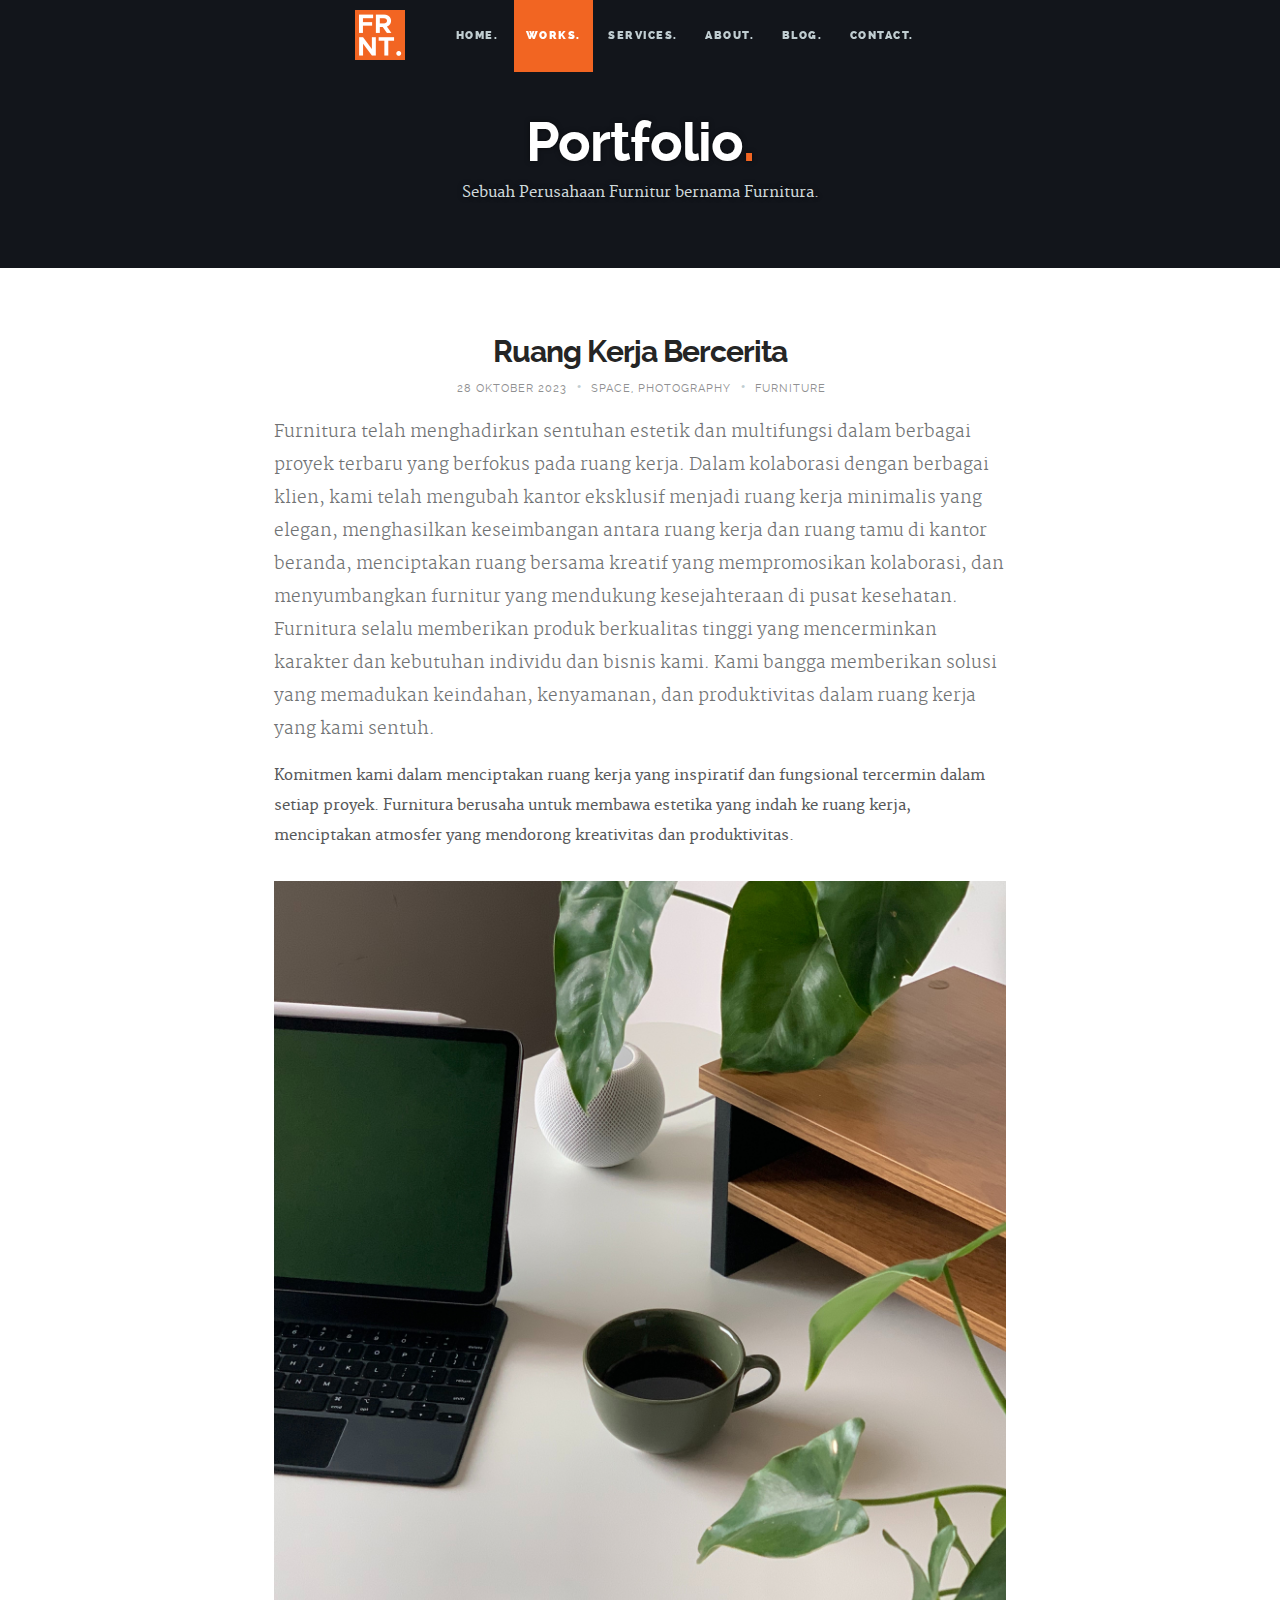
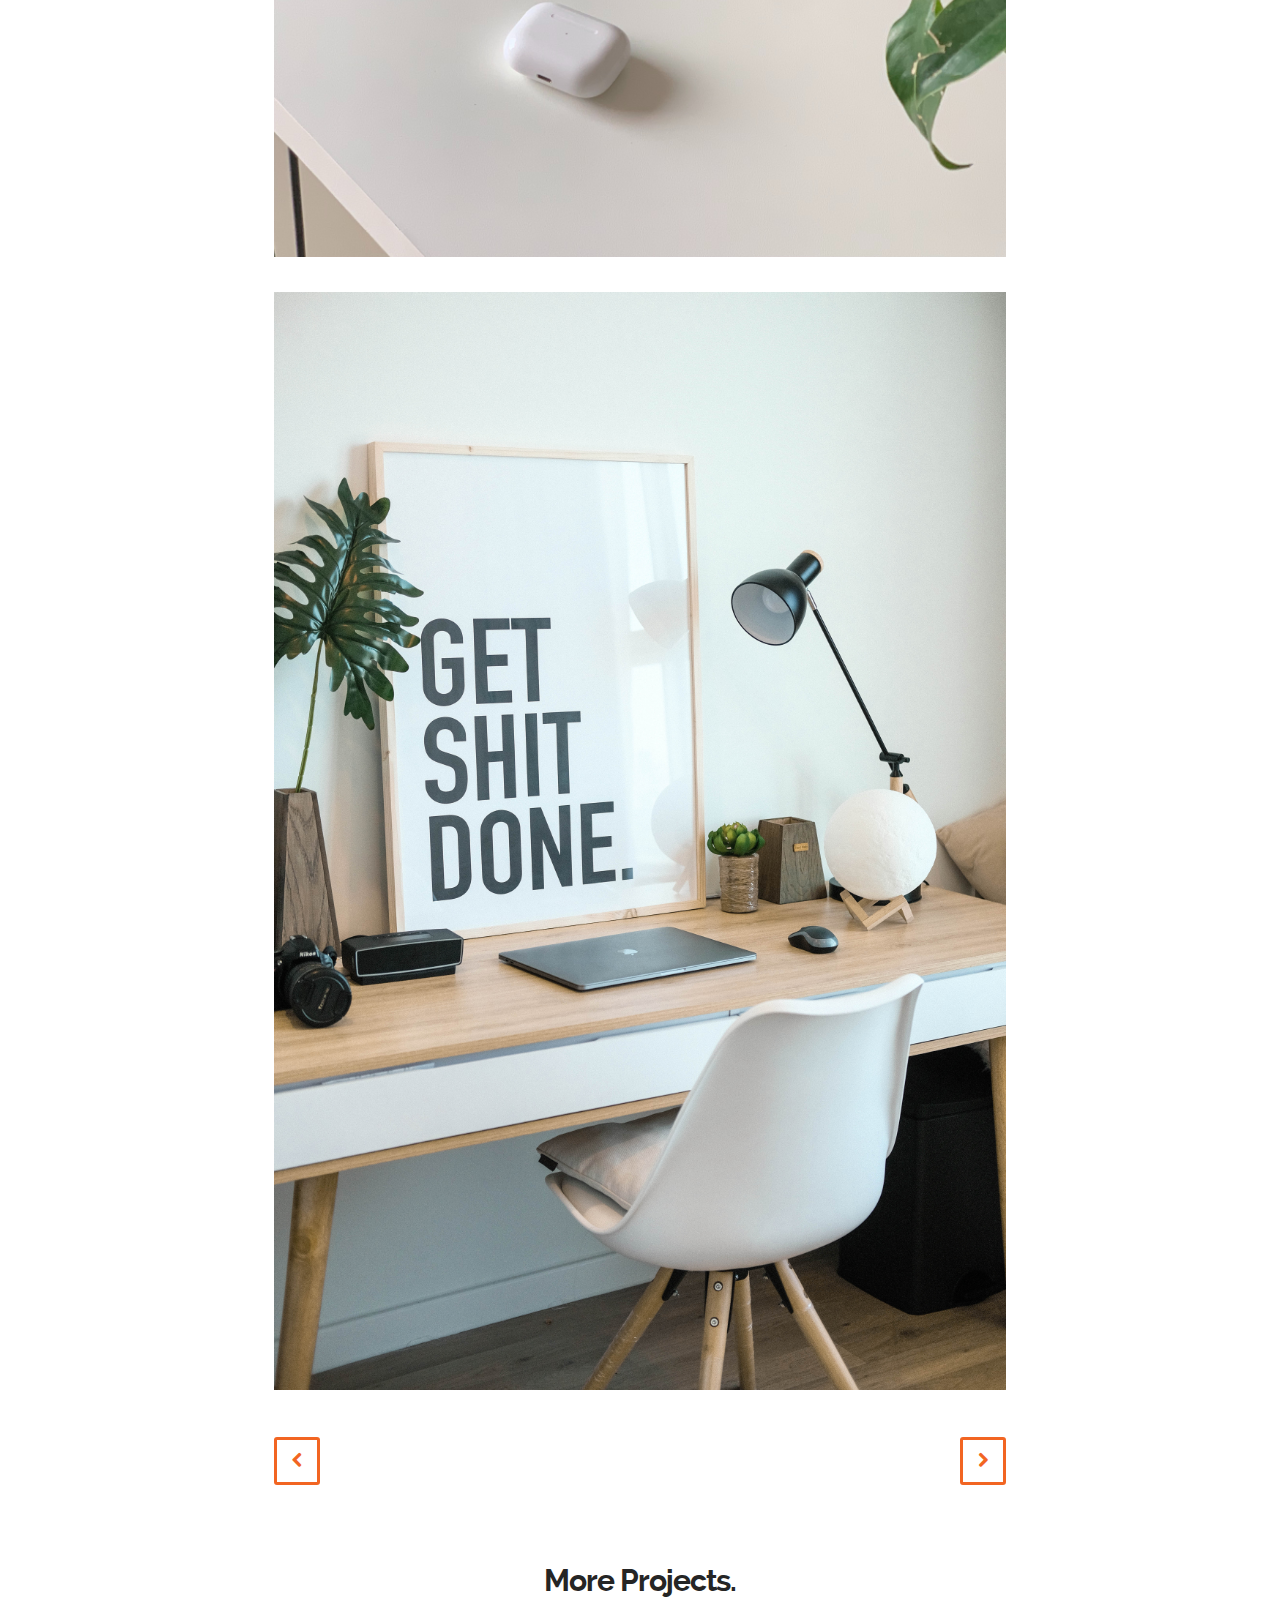
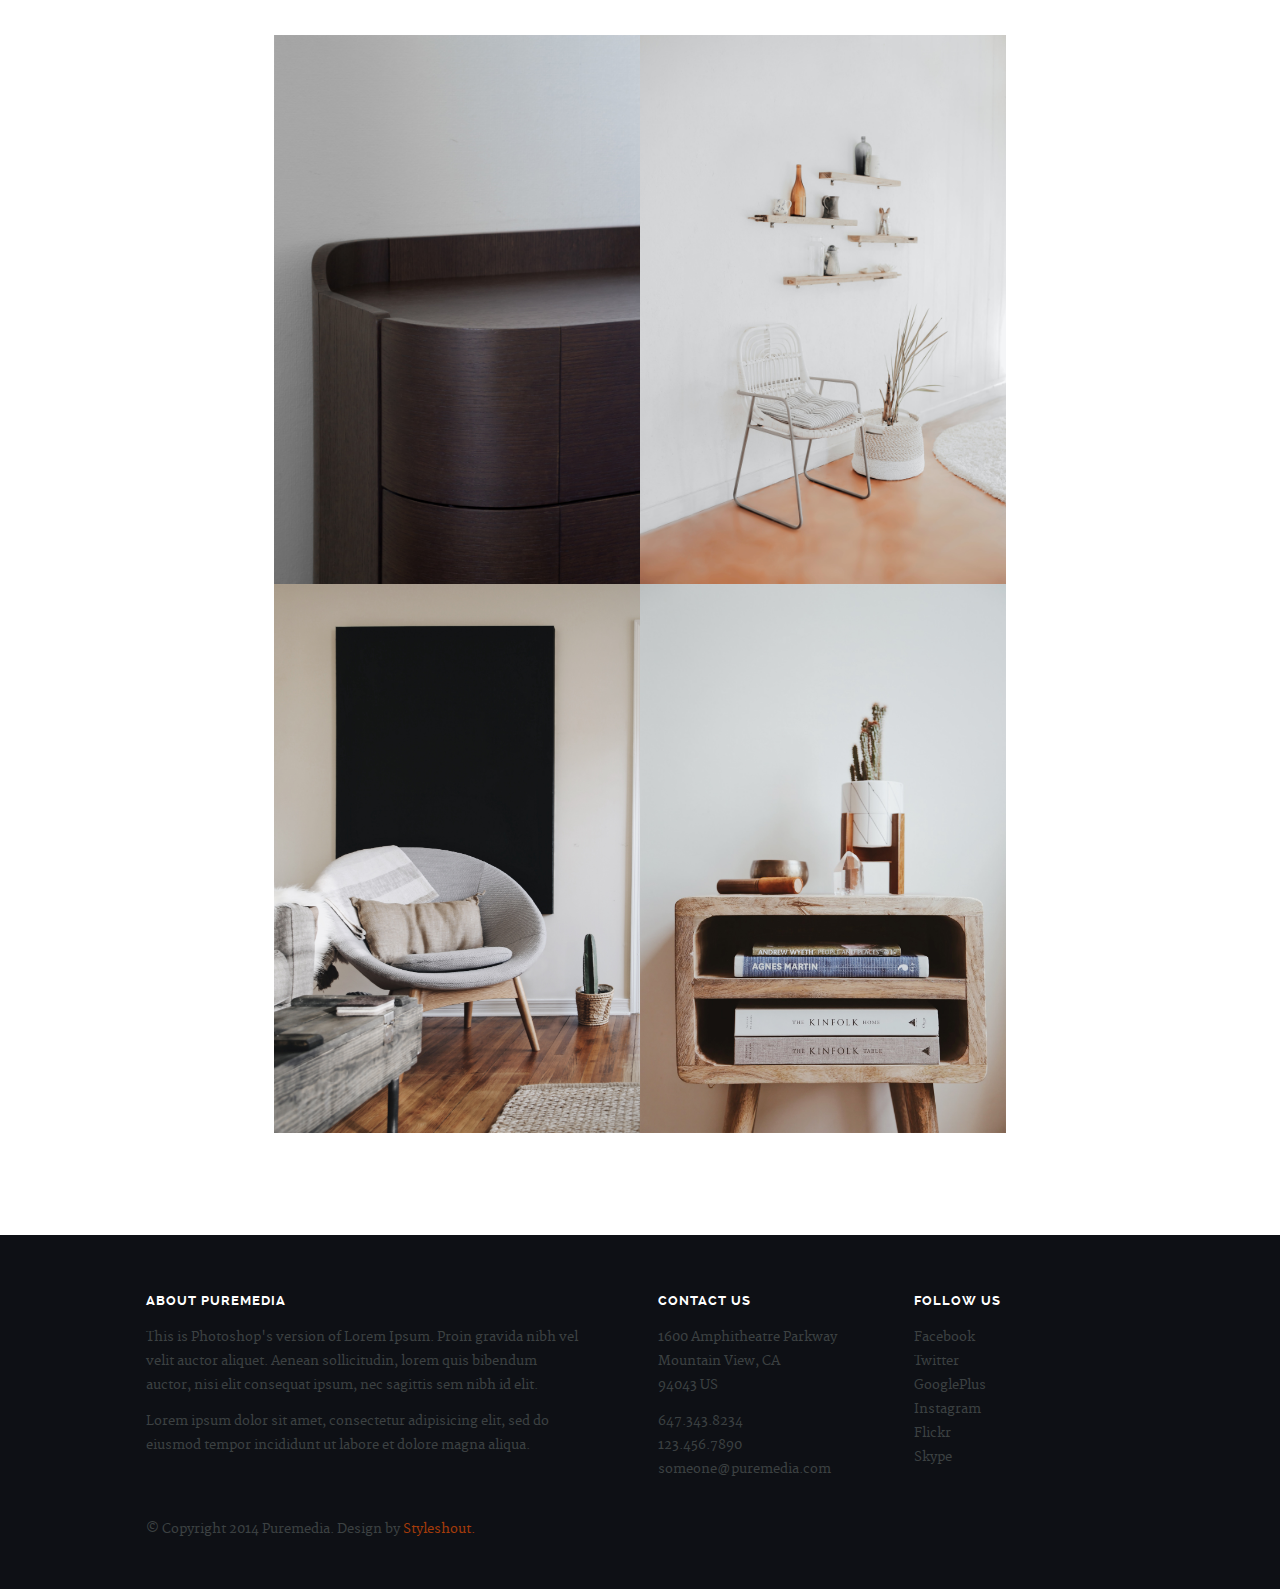
==== portfolio.html @ ce09386e "Web Furnitura." ====
<!DOCTYPE html>
<!--[if lt IE 8 ]><html class="no-js ie ie7" lang="en"> <![endif]-->
<!--[if IE 8 ]><html class="no-js ie ie8" lang="en"> <![endif]-->
<!--[if IE 9 ]><html class="no-js ie ie9" lang="en"> <![endif]-->
<!--[if (gte IE 9)|!(IE)]><!--><html class="no-js" lang="en"> <!--<![endif]-->
<head>

   <!--- Basic Page Needs
   ================================================== -->
   <meta charset="utf-8">
	<title>Portfolio - Furnitura.</title>
	<meta name="description" content="">  
	<meta name="author" content="">

   <!-- Mobile Specific Metas
   ================================================== -->
	<meta name="viewport" content="width=device-width, initial-scale=1, maximum-scale=1">

	<!-- CSS
    ================================================== -->
   <link rel="stylesheet" href="css/base.css">
	<link rel="stylesheet" href="css/main.css">
   <link rel="stylesheet" href="css/media-queries.css">         

   <!-- Script
   =================================================== -->
	<script src="js/modernizr.js"></script>

   <!-- Favicons
	=================================================== -->
	<link rel="shortcut icon" href="favicon.png" >

</head>

<body>

   <div id="top"></div>
   <div id="preloader"> 
	   <div id="status">
         <img src="images/loader.gif" height="60" width="60" alt="">
         <div class="loader">Loading...</div>
      </div>
   </div>

   <!-- Header
   =================================================== -->
   <header id="main-header">

   	<div class="row header-inner">

	      <div class="logo">
	         <a href="index.html">Furnitura.</a>
	      </div>

	      <nav id="nav-wrap">         
	         
	         <a class="mobile-btn" href="#nav-wrap" title="Show navigation">
	         	<span class='menu-text'>Show Menu</span>
	         	<span class="menu-icon"></span>
	         </a>
         	<a class="mobile-btn" href="#" title="Hide navigation">
         		<span class='menu-text'>Hide Menu</span>
         		<span class="menu-icon"></span>
         	</a>         

	         <ul id="nav" class="nav">
	            <li><a href="index.html#hero">Home.</a></li>
		         <li class="current"><a href="index.html#portfolio">Works.</a></li>
	            <li><a href="index.html#services">Services.</a></li>
	            <li><a href="index.html#about">About.</a></li>
	            <li><a href="index.html#journal">Blog.</a></li>	        
	            <li><a href="index.html#contact">Contact.</a></li>
	         </ul> 

	      </nav> <!-- /nav-wrap -->	      

	   </div> <!-- /header-inner -->

   </header>


   <!-- Page Title
   ================================================== -->
   <section id="page-title">	
   	  
		<div class="row">

			<div class="twelve columns">

				<h1>Portfolio<span>.</span></h1>
				<p>Sebuah Perusahaan Furnitur bernama Furnitura.</p>

			</div>			    

		</div> <!-- /row -->	   

   </section> <!-- /page-title -->


   <!-- Content
   ================================================== -->
   <section id="content">

   	<div class="row portfolio-content">

	   	<div class="entry tab-whole nine columns centered">

	         <header class="entry-header">

					<h1 class="entry-title">
							Ruang Kerja Bercerita
					</h1> 				 
						
					<div class="entry-meta">
						<ul>
							<li>28 Oktober 2023</li>
							<span class="meta-sep">•</span>								
							<li>
								<a rel="skills tag" title="" href="#">Space</a>, 
								<a rel="skills tag" title="" href="#">Photography</a>
							</li>
							<span class="meta-sep">•</span>
							<li><a rel="client" title="" href="#">Furniture</a></li>
						</ul>
					</div> 
						 
				</header>

				<div class="entry-content">
					<p class="lead">Furnitura telah menghadirkan sentuhan estetik dan multifungsi dalam berbagai proyek terbaru yang berfokus pada ruang kerja. 
						Dalam kolaborasi dengan berbagai klien, kami telah mengubah kantor eksklusif menjadi ruang kerja minimalis yang elegan, menghasilkan keseimbangan antara ruang kerja dan ruang tamu di kantor beranda, menciptakan ruang bersama kreatif yang mempromosikan kolaborasi, dan menyumbangkan furnitur yang mendukung kesejahteraan di pusat kesehatan. 
						Furnitura selalu memberikan produk berkualitas tinggi yang mencerminkan karakter dan kebutuhan individu dan bisnis kami. 
						Kami bangga memberikan solusi yang memadukan keindahan, kenyamanan, dan produktivitas dalam ruang kerja yang kami sentuh.</p>

					<p>Komitmen kami dalam menciptakan ruang kerja yang inspiratif dan fungsional tercermin dalam setiap proyek. Furnitura berusaha untuk membawa estetika yang indah ke ruang kerja, menciptakan atmosfer yang mendorong kreativitas dan produktivitas.</p>
				</div>

				<div class="entry-content-media">
					<div class="post-thumb">
						<img src="images/portfolio/victor-carvalho-AKYGBX7PSZU-unsplash.jpg">
						<img src="images/portfolio/minh-pham-lB9ylP8e9Sg-unsplash.jpg">
					</div> 
				</div> 					 

				<div class="pagenav group">
		  			  <span class="prev"><a href="#" rel="prev">Previous</a></span>
		  			<span class="next"><a href="#" rel="next">Next</a></span>  				   
	  			</div>  										   
	         
	      </div> <!-- /entry -->	      

	   </div> <!-- /portfolio-content -->
	   

		<div class="row more-projects">

		   <h1>More Projects.</h1> 

			<div class="tab-whole nine columns centered">

	         <div id="portfolio-wrapper" class="bgrid-half tab-bgrid-halfgroup">

	          	<div class="bgrid item">
	               <div class="item-wrap">

					<a href="portfolio.html">
                        <img src="images/portfolio/kevin-shek-Z7wFjqdnTLw-unsplash.jpg" alt="Hotel Sign">
                        <div class="overlay">
                        	<div class="portfolio-item-meta">
          					      <h5>Laci kayu</h5>
                              <p>Elegan</p>
          					   </div>
                        </div>                        
                     </a>

	               </div>
	          	</div> <!-- /item -->

	            <div class="bgrid item">
	               <div class="item-wrap">

					<a href="portfolio.html">
                        <img src="images/portfolio/hutomo-abrianto-l2jk-uxb1BY-unsplash.jpg" alt="Grizzly">
                        <div class="overlay"></div>                       
                        <div class="portfolio-item-meta">
          					      <h5>Laci Dinding Gantung</h5>
                              <p>Fungsional</p>
          					</div>                         
                     </a>

	               </div>
	          	</div> <!-- item end -->

	            <div class="bgrid stack item">
	               <div class="item-wrap">

					<a href="portfolio.html">
                        <img src="images/portfolio/avery-klein-JaXs8Tk5Iww-unsplash.jpg" alt="Beetle">                        
                        <div class="overlay">
                        	<div class="portfolio-item-meta">
          					      <h5>Kursi Santai</h5>
                              <p>Kenyamanan</p>
          					   </div>
                        </div>                        
                     </a>

	               </div>
	         	</div> <!-- item end -->

	            <div class="bgrid item">
	               <div class="item-wrap">

					<a href="portfolio.html">
                        <img src="images/portfolio/avery-klein-C_dRtsnBOQA-unsplash.jpg" alt="Banjo Player">
                        <div class="overlay">
                        	<div class="portfolio-item-meta">
          					      <h5>Meja Serbaguna</h5>
                              <p>Estetika</p>
          					   </div>
                        </div>                       
                     </a> 

	               </div>
	         	</div> <!-- item end -->               

	         </div> <!-- /portfolio-wrapper -->

	      </div> <!-- /nine -->

		</div> <!-- /more-projects --> 

   </section> <!-- /content -->  


   <!-- Footer
   ================================================== -->
   <footer>

      <div class="row">       

         <div class="six columns tab-whole footer-about">
				
				<h3>About Puremedia</h3>
               
            <p>This is Photoshop's version  of Lorem Ipsum. Proin gravida nibh vel velit auctor aliquet.
            Aenean sollicitudin, lorem quis bibendum auctor, nisi elit consequat ipsum, nec sagittis sem
            nibh id elit. 
            </p>

            <p>Lorem ipsum dolor sit amet, consectetur adipisicing elit, sed do eiusmod tempor 
            	incididunt ut labore et dolore magna aliqua.</p>        

         </div> <!-- /footer-about -->

         <div class="six columns tab-whole right-cols">

            <div class="row">

               <div class="columns">
                  <h3 class="address">Contact Us</h3>
                  <p>
                  1600 Amphitheatre Parkway<br>
                  Mountain View, CA<br>
                  94043 US
                  </p>

                  <ul>
                    <li><a href="tel:6473438234">647.343.8234</a></li>
                    <li><a href="tel:1234567890">123.456.7890</a></li>
                    <li><a href="mailto:someone@puremedia.com">someone@puremedia.com</a></li>
                  </ul>                  
               </div> <!-- /columns -->             

               <div class="columns last">
                  <h3 class="contact">Follow Us</h3>

                  <ul>
                     <li><a href="#">Facebook</a></li>
                     <li><a href="#">Twitter</a></li>
                     <li><a href="#">GooglePlus</a></li>
                     <li><a href="#">Instagram</a></li>
                     <li><a href="#">Flickr</a></li>
                     <li><a href="#">Skype</a></li>
                  </ul>
                  
               </div> <!-- /columns --> 

            </div> <!-- /Row(nested) -->

         </div>

         <p class="copyright">&copy; Copyright 2014 Puremedia. Design by <a href="http://www.styleshout.com/">Styleshout.</a></p>        

         <div id="go-top">
            <a class="smoothscroll" title="Back to Top" href="#top"><span>Top</span><i class="fa fa-long-arrow-up"></i></a>
         </div>

      </div> <!-- /row -->

   </footer> <!-- /footer -->


   <!-- Java Script
   ================================================== -->
   <script src="http://ajax.googleapis.com/ajax/libs/jquery/1.10.2/jquery.min.js"></script>
   <script>window.jQuery || document.write('<script src="js/jquery-1.10.2.min.js"><\/script>')</script>
   <script type="text/javascript" src="js/jquery-migrate-1.2.1.min.js"></script>   
   <script src="js/jquery.flexslider.js"></script>
   <script src="js/jquery.fittext.js"></script>
   <script src="js/backstretch.js"></script> 
   <script src="js/waypoints.js"></script>  
   <script src="js/main.js"></script>

</body>

</html>
---- css/base.css ----
/*  ------------------------------------------------------------------ 
  
    TOC: 
    a. Reset
    b. Basic Setup Styles
    c. Typography  
    d. Media
    e. Grid
    f. MISC
  
/* =================================================================== */

/* 
/* a. Reset - normalize.css v3.0.1 | MIT License | git.io/normalize
/* =================================================================== */
html {
	font-family: sans-serif;
	-ms-text-size-adjust: 100%;
	-webkit-text-size-adjust: 100%;
}
body {
	margin: 0;
}
article, aside, details, figcaption, figure, footer, header, hgroup, main, nav, section, summary {
	display: block;
}
audio, canvas, progress, video {
	display: inline-block;
	vertical-align: baseline;
}
audio:not([controls]) {
	display: none;
	height: 0;
}
[hidden], template {
	display: none;
}
a {
	background: transparent;
}
a:active, a:hover {
	outline: 0;
}
abbr[title] {
	border-bottom: 1px dotted;
}
b, strong {
	font-weight: bold;
}
dfn {
	font-style: italic;
}
h1 {
	font-size: 2em;
	margin: 0.67em 0;
}
mark {
	background: #ff0;
	color: #000;
}
small {
	font-size: 80%;
}
sub, sup {
	font-size: 75%;
	line-height: 0;
	position: relative;
	vertical-align: baseline;
}
sup {
	top: -0.5em;
}
sub {
	bottom: -0.25em;
}
img {
	border: 0;
}
svg:not(:root) {
	overflow: hidden;
}
figure {
	margin: 1em 40px;
}
hr {
	-moz-box-sizing: content-box;
	box-sizing: content-box;
	height: 0;
}
pre {
	overflow: auto;
}
code, kbd, pre, samp {
	font-family: monospace, monospace;
	font-size: 1em;
}
button, input, optgroup, select, textarea {
	color: inherit;
	font: inherit;
	margin: 0;
}
button {
	overflow: visible;
}
button, select {
	text-transform: none;
}
button, html input[type="button"], input[type="reset"], input[type="submit"] {
	-webkit-appearance: button;
	cursor: pointer;
}
button[disabled], html input[disabled] {
	cursor: default;
}
button::-moz-focus-inner, input::-moz-focus-inner {
	border: 0;
	padding: 0;
}
input {
	line-height: normal;
}
input[type="checkbox"], input[type="radio"] {
	box-sizing: border-box;
	padding: 0;
}
input[type="number"]::-webkit-inner-spin-button, input[type="number"]::-webkit-outer-spin-button {
	height: auto;
}
input[type="search"] {
	-webkit-appearance: textfield;
	-moz-box-sizing: content-box;
	-webkit-box-sizing: content-box;
	box-sizing: content-box;
}
input[type="search"]::-webkit-search-cancel-button, input[type="search"]::-webkit-search-decoration {
	-webkit-appearance: none;
}
fieldset {
	border: 1px solid #c0c0c0;
	margin: 0 2px;
	padding: 0.35em 0.625em 0.75em;
}
legend {
	border: 0;
	padding: 0;
}
textarea {
	overflow: auto;
}
optgroup {
	font-weight: bold;
}
table {
	border-collapse: collapse;
	border-spacing: 0;
}
td, th {
	padding: 0;
}

/* 
/* b. Basic Setup Styles - Top Elements
/* =================================================================== */
*, *:before, *:after {
	-webkit-box-sizing: border-box;
	-moz-box-sizing: border-box;
	box-sizing: border-box;
}
html {
	-webkit-font-smoothing: antialiased;
	-moz-osx-font-smoothing: grayscale;
	font-size: 62.5%;
}
body {
	font-weight: normal;
	line-height: 1;
	text-rendering: optimizeLegibility;
}

/* 
/* c. Typography
====================================================================== */
div, dl, dt, dd, ul, ol, li, h1, h2, h3, h4, h5, h6, pre, form, p, blockquote, th, td {
	margin: 0;
	padding: 0;
}
h1, h2, h3, h4, h5, h6 {
	text-rendering: optimizeLegibility;
	line-height: 1.2;
}
hr {
	border: solid #ddd;
	border-width: 1px 0 0;
	clear: both;
	margin: 11px 0 24px;
	height: 0;
}
em, i {
	font-style: italic;
	line-height: inherit;
}
strong, b {
	font-weight: bold;
	line-height: inherit;
}
small {
	font-size: 60%;
	line-height: inherit;
}
ul {
	list-style: none;
}
ol {
	list-style: decimal;
}
ol, ul.square, ul.circle, ul.disc {
	margin-left: 17px;
}
ul.square {
	list-style: square;
}
ul.circle {
	list-style: circle;
}
ul.disc {
	list-style: disc;
}
ul li {
	padding-left: 4px;
}
ul ul, ul ol, ol ol, ol ul {
	margin: 3px 0 3px 17px;
}

/* links
---------------------------------------------------------------------- */
a {
	text-decoration: none;
	line-height: inherit;
}
a img {
	border: none;
}
a:focus {
	outline: none;
}
p a, p a:visited {
	line-height: inherit;
}

/* 
/* d. Media
/* =================================================================== */
img, video, embed, object {
	max-width: 100%;
	height: auto;
}
object, embed {
	height: 100%;
}
img {
	-ms-interpolation-mode: bicubic;
}

/* 
/* e. Grid
===================================================================== */
.row {
	width: 94%;
	max-width: 1024px;
	margin: 0 auto;
}
.ie8 .row {
	width: 1024px;
}
.narrow .row {
	max-width: 980px;
}
.row .row {
	width: auto;
	max-width: none;
	margin-left: -18px;
	margin-right: -18px;
}
.row:before, .row:after {
	content: "";
	display: table;
}
.row:after {
	clear: both;
}
.column, .columns, .bgrid {
	position: relative;
	padding: 0 18px;
	min-height: 1px;
	float: left;
}
.column.centered, .columns.centered {
	float: none;
	margin: 0 auto;
}
.row.collapsed > .column, .row.collapsed > .columns, .column.collapsed, .columns.collapsed {
	padding: 0;
}
[class*="column"] + [class*="column"]:last-child {
	float: right;
}
[class*="column"] + [class*="column"].end {
	float: right;
}
.one, .row .one {
	width: 8.33333%;
}
.two, .row .two {
	width: 16.66667%;
}
.three, .row .three {
	width: 25%;
}
.four, .row .four {
	width: 33.33333%;
}
.five, .row .five {
	width: 41.66667%;
}
.six, .row .six {
	width: 50%;
}
.seven, .row .seven {
	width: 58.33333%;
}
.eight, .row .eight {
	width: 66.66667%;
}
.nine, .row .nine {
	width: 75%;
}
.ten .row .ten {
	width: 83.33333%;
}
.eleven, .row .eleven {
	width: 91.66667%;
}
.twelve, .row .twelve {
	width: 100%;
}

/* tablets
--------------------------------------------------------------- */
@media screen and (max-width:768px) {
	.row {
		width: auto;
		padding-left: 30px;
		padding-right: 30px;
	}
	.row .row {
		padding-left: 0;
		padding-right: 0;
		margin-left: -15px;
		margin-right: -15px;
	}
	.column, .columns {
		padding: 0 15px;
	}
	.tab-fourth, .row .tab-fourth {
		width: 25%;
	}
	.tab-third, .row .tab-third {
		width: 33.33333%;
	}
	.tab-half, .row .tab-half {
		width: 50%;
	}
	.tab-2thirds, .row .tab-2thirds {
		width: 66.66667%;
	}
	.tab-3fourths, .row .tab-3fourths {
		width: 75%;
	}
	.tab-whole, .row .tab-whole {
		width: 100%;
	}
}

/* mobile
--------------------------------------------------------------- */
@media screen and (max-width:600px) {
	.row {
		padding-left: 25px;
		padding-right: 25px;
	}
	.row .row {
		margin-left: -10px;
		margin-right: -10px;
	}
	.column, .columns {
		padding: 0 10px;
	}
	.mob-fourth, .row .mob-fourth {
		width: 25%;
	}
	.mob-half, .row .mob-half {
		width: 50%;
	}
	.mob-3fourths, .row .mob-3fourths {
		width: 75%;
	}
	.mob-whole, .row .mob-whole {
		width: 100%;
	}
}

/* small mobile devices
--------------------------------------------------------------- */
@media screen and (max-width:400px) {
	.row {
		padding-left: 30px;
		padding-right: 30px;
	}
	.row .row {
		padding-left: 0;
		padding-right: 0;
		margin-left: 0;
		margin-right: 0;
	}
	.column, .columns {
		width: auto !important;
		float: none !important;
		margin-left: 0;
		margin-right: 0;
		clear: both;
		padding: 0;
	}
	[class*="column"] + [class*="column"]:last-child {
		float: none;
	}
}

/* larger screens
--------------------------------------------------------------- */
@media screen and (min-width:1200px) {
	.wide .wrap {
		max-width: 1180px;
	}
}


/* block grids
--------------------------------------------------------------- */
.bgrid-sixth .bgrid {
	width: 16.66667%;
}
.bgrid-fourth .bgrid {
	width: 25%;
}
.bgrid-third .bgrid {
	width: 33.33333%;
}
.bgrid-half .bgrid {
	width: 50%;
}
.bgrid {
	padding: 0;
}

/* Clearing for block grid columns. Allows columns with
different heights to align properly. */
.first {
	clear: both;
}

/* first column in large(default) screen - for IE8 */
.bgrid-sixth .bgrid:nth-child(6n+1), .bgrid-fourth .bgrid:nth-child(4n+1), .bgrid-third .bgrid:nth-child(3n+1), .bgrid-half .bgrid:nth-child(2n+1) {
	clear: both;
}

/* smaller screens */
@media screen and (max-width:900px) {
	/* block grids for small screens */
	.s-bgrid-sixth .bgrid {
		width: 16.66667%;
	}
	.s-bgrid-fourth .bgrid {
		width: 25%;
	}
	.s-bgrid-third .bgrid {
		width: 33.33333%;
	}
	.s-bgrid-half .bgrid {
		width: 50%;
	}
	.s-bgrid-whole .bgrid {
		width: 100%;
		clear: both;
	}
	.first, [class*="bgrid-"] .bgrid:nth-child(n) {
		clear: none;
	}
	.s-bgrid-sixth .bgrid:nth-child(6n+1), .s-bgrid-fourth .bgrid:nth-child(4n+1), .s-bgrid-third .bgrid:nth-child(3n+1), .s-bgrid-half .bgrid:nth-child(2n+1) {
		clear: both;
	}
}

/* tablets */
@media screen and (max-width:768px) {
	.tab-bgrid-sixth .bgrid {
		width: 16.66667%;
	}
	.tab-bgrid-fourth .bgrid {
		width: 25%;
	}
	.tab-bgrid-third .bgrid {
		width: 33.33333%;
	}
	.tab-bgrid-half .bgrid {
		width: 50%;
	}
	.tab-bgrid-whole .bgrid {
		width: 100%;
		clear: both;
	}
	.first, [class*="tab-bgrid-"] .bgrid:nth-child(n) {
		clear: none;
	}
	.tab-bgrid-sixth .bgrid:nth-child(6n+1), .tab-bgrid-fourth .bgrid:nth-child(4n+1), .tab-bgrid-third .bgrid:nth-child(3n+1), .tab-bgrid-half .bgrid:nth-child(2n+1) {
		clear: both;
	}
}

/* mobile devices */
@media screen and (max-width:600px) {
	.mob-bgrid-sixth .bgrid {
		width: 16.66667%;
	}
	.mob-bgrid-fourth .bgrid {
		width: 25%;
	}
	.mob-bgrid-third .bgrid {
		width: 33.33333%;
	}
	.mob-bgrid-half .bgrid {
		width: 50%;
	}
	.mob-bgrid-whole .bgrid {
		width: 100%;
		clear: both;
	}
	.first, [class*="mob-bgrid-"] .bgrid:nth-child(n) {
		clear: none;
	}
	.mob-bgrid-sixth .bgrid:nth-child(6n+1), .mob-bgrid-fourth .bgrid:nth-child(4n+1), .mob-bgrid-third .bgrid:nth-child(3n+1), .mob-bgrid-half .bgrid:nth-child(2n+1) {
		clear: both;
	}
}

/* stack on small mobile devices */
@media screen and (max-width:400px) {
	.stack .bgrid {
		width: auto !important;
		float: none !important;
		margin-left: 0;
		margin-right: 0;
		clear: both;
	}
}

/* 
/* f. MISC
===================================================================== */

/* Clearing - (http://nicolasgallagher.com/micro-clearfix-hack/
--------------------------------------------------------------------- */
.group:before, .group:after {
	content: "";
	display: table;
}
.group:after {
	clear: both;
}

/* Misc Helper Styles
--------------------------------------------------------------------- */
.hidden {
	display: none;
}
.remove-bottom {
	margin-bottom: 0;
}
.half-bottom {
	margin-bottom: 15px !important;
}
.add-bottom {
	margin-bottom: 30px !important;
}
.no-border {
	border: none;
}
.text-center {
	text-align: center;
}
.text-left {
	text-align: left;
}
.text-right {
	text-align: right;
}
.pull-left {
	float: left;
}
.pull-right {
	float: right;
}
.align-center {
	margin-left: auto;
	margin-right: auto;
	text-align: center;
}
---- css/main.css ----
/* =================================================================== */
/* 
/*  Puremedia v1.0 Main Stylesheet
/*  url:styleshout.com
/*  10-10-2014
/*
/*  ------------------------------------------------------------------ 

    TOC: 
    a. Webfonts and Iconfonts
    b. Document Setup
    c. Forms  
    d. Preloader
    e. Buttons
    f. Other Components
    g. Header Styles
    h. Content Styles
    i. Footer Styles
    j. Common and shared styles
    k. Hero Section
    l. Portfolio Section
    m. Services Section
    n. About Section
    o. Journal Section
    p. Contact Section
    q. Blog Entry
    r. Portfolio Entry

/* =================================================================== */

/* 
/* a. Webfonts and Iconfonts
/* =================================================================== */
@import url("fonts.css");
@import url("font-awesome/css/font-awesome.min.css");
@import url("simple-line-icons/simple-line-icons.css");

/* 
/* b. Document Setup
/* =================================================================== */

/* Body
---------------------------------------------------------------------- */
body {
	background: #0e1015;
	font: 15px/30px "merriweather-regular", serif;
	font-weight: normal;
	color: #575859;
}

/* Links
---------------------------------------------------------------------- */
a, a:visited {
	color: #f26522;
	-moz-transition: all 0.3s ease-in-out;
	-o-transition: all 0.3s ease-in-out;
	-webkit-transition: all 0.3s ease-in-out;
	-ms-transition: all 0.3s ease-in-out;
	transition: all 0.3s ease-in-out;
}
a:hover, a:focus {
	color: black;
}

/* Typography
--------------------------------------------------------------------- */
h1, h2, h3, h4, h5, h6 {
	font-family: "raleway-bold", sans-serif;
	color: #252525;
	font-style: normal;
	text-rendering: optimizeLegibility;
	margin: 18px 0 15px;
}
h1 a, h2 a, h3 a, h4 a, h5 a, h6 a {
	font-weight: inherit;
}
h1 {
	font-size: 30px;
	line-height: 36px;
	margin-top: 0;
	letter-spacing: -1px;
}
h2 {
	font-size: 24px;
	line-height: 30px;
}
h3 {
	font-size: 20px;
	line-height: 30px;
}
h4 {
	font-size: 17px;
	line-height: 30px;
}
h5 {
	font-size: 14px;
	line-height: 30px;
	margin-top: 15px;
	text-transform: uppercase;
	letter-spacing: 1px;
}
h6 {
	font-size: 13px;
	line-height: 30px;
	margin-top: 15px;
	text-transform: uppercase;
	letter-spacing: 1px;
}
p {
	margin: 15px 0 15px 0;
}
p img {
	margin: 0;
}
p.lead {
	font: 17px/33px "merriweather-light", serif;
	color: #707273;
}
em {
	font: 15px/30px "merriweather-italic", serif;
	font-style: normal;
}
strong, b {
	font: 15px/30px "merriweather-bold", serif;
	font-weight: normal;
}
small {
	font-size: 11px;
	line-height: inherit;
}
blockquote {
	margin: 18px 0px;
	padding-left: 40px;
	position: relative;
}
blockquote:before {
	content: "\201C";
	opacity: 0.45;
	font-size: 80px;
	line-height: 0px;
	margin: 0;
	font-family: arial, sans-serif;
	position: absolute;
	top: 30px;
	left: 0;
}
blockquote p {
	font-family: georgia, serif;
	font-style: italic;
	padding: 0;
	font-size: 18px;
	line-height: 30px;
}
blockquote cite {
	display: block;
	font-size: 12px;
	font-style: normal;
	line-height: 18px;
}
blockquote cite:before {
	content: "\2014 \0020";
}
blockquote cite a, blockquote cite a:visited {
	color: #707273;
	border: none;
}
abbr {
	font-family: "merriweather-bold", serif;
	font-variant: small-caps;
	text-transform: lowercase;
	letter-spacing: .5px;
	color: #7d7e80;
}
pre, code {
	font-family: Consolas, "Andale Mono", Courier, "Courier New", monospace;
}
pre {
	white-space: pre;
	white-space: pre-wrap;
	word-wrap: break-word;
}
code {
	padding: 3px;
	background: #ecf0f1;
	color: #707273;
	border-radius: 3px;
}
del {
	text-decoration: line-through;
}
abbr[title], dfn[title] {
	border-bottom: 1px dotted;
	cursor: help;
}
mark {
	background: #FFF49B;
	color: #000;
}
hr {
	border: solid white;
	border-width: 1px 0 0;
	clear: both;
	margin: 23px 0 12px;
	height: 0;
}

/* Lists
--------------------------------------------------------------------- */
ul, ol {
	margin-top: 15px;
	margin-bottom: 15px;
}
ul {
	list-style: disc;
	margin-left: 17px;
}
dl {
	margin: 0 0 15px 0;
}
dt {
	margin: 0;
	color: #f26522;
}
dd {
	margin: 0 0 0 20px;
}

/* Floated Image
--------------------------------------------------------------------- */
img.pull-right {
	margin: 12px 0px 0px 18px;
}
img.pull-left {
	margin: 12px 18px 0px 0px;
}

/* 
/* c. Forms
/* =================================================================== */
form {
	margin-bottom: 24px;
}
fieldset {
	margin: 0 0 24px 0;
	padding: 0;
	border: none;
}
input, button {
	-webkit-font-smoothing: antialiased;
}
input[type="text"], 
input[type="password"], 
input[type="email"], 
textarea, 
select {
	display: block;
	padding: 12px 15px;
	margin: 0 0 12px 0;
	border: 0;
	outline: none;
	vertical-align: middle;
	color: #a3a4a6;
	font-family: "raleway-regular", sans-serif;
	font-size: 14px;
	line-height: 24px;
	border-radius: 3px;
	max-width: 100%;
	background: transparent;
	border: 3px solid #a9aaab;
}
textarea {
	min-height: 162px;
}
input[type="text"]:focus, 
input[type="password"]:focus, 
input[type="email"]:focus, 
textarea:focus {
	background: white;
}
label, legend {
	font: 15px/30px "raleway-bold", sans-serif;
	margin: 12px 0;
	color: #252525;
	display: block;
}
label span, legend span {
	color: #575859;
	font: 15px/30px "merriweather-bold", serif;
}
input[type="checkbox"], input[type="radio"] {
	font-size: 15px;
	color: #575859;
}
input[type="checkbox"] {
	display: inline;
}

/* 
/* d. Preloader
/* =================================================================== */
#preloader {
	position: fixed;
	top: 0;
	left: 0;
	right: 0;
	bottom: 0;
	background: #12151b;
	z-index: 99999;
	height: 100%;
}
.no-js #preloader {
	display: none;
}

#status {
	position: absolute;
	left: 50%;
	top: 50%;
	width: 60px;
	height: 60px;
	margin: -30px 0 0 -30px;
	padding: 0;
}
#status img {
	display: none;
}

.loader {
	margin: 0 auto;
	font-size: 10px;
	position: relative;
	text-indent: -9999em;
	border-top: 1.1em solid rgba(255, 255, 255, 0.2);
	border-right: 1.1em solid rgba(255, 255, 255, 0.2);
	border-bottom: 1.1em solid rgba(255, 255, 255, 0.2);
	border-left: 1.1em solid #f26522;
	-webkit-animation: load 1.1s infinite linear;
	animation: load 1.1s infinite linear;
}
.loader, .loader:after {
	border-radius: 50%;
	width: 60px;
	height: 60px;
}
@-webkit-keyframes load {
	0% {
		-webkit-transform: rotate(0deg);
		transform: rotate(0deg);
	}
	100% {
		-webkit-transform: rotate(360deg);
		transform: rotate(360deg);
	}
}
@keyframes load {
	0% {
		-webkit-transform: rotate(0deg);
		transform: rotate(0deg);
	}
	100% {
		-webkit-transform: rotate(360deg);
		transform: rotate(360deg);
	}
}

/* for ie8 */
.ie8 #status img {
	display: block;
}
.ie8 .loader {
	display: none;
}


/* 
/* e. Buttons
/* =================================================================== */
.button, 
.button:visited, 
button, 
input[type="submit"], 
input[type="reset"], 
input[type="button"] {
	display: inline-block;
	font: 15px/30px "raleway-bold", sans-serif;
	padding: 9px 16px;
	margin: 0 3px 6px 0;
	background: #818fab;
	color: white;
	text-decoration: none;
	cursor: pointer;
	height: auto;
	text-align: center;
	border: none;
	border-radius: 3px;
	-webkit-appearance: none;
	-webkit-font-smoothing: inherit;	
	-moz-transition: all 0.3s ease-in-out;
	-o-transition: all 0.3s ease-in-out;
	-webkit-transition: all 0.3s ease-in-out;
	-ms-transition: all 0.3s ease-in-out;
	transition: all 0.3s ease-in-out;
}
.button:hover, 
button:hover, 
input[type="submit"]:hover, 
input[type="reset"]:hover, 
input[type="button"]:hover {
	background: #647495;
	color: white;
}
.button.primary, button.primary {
	background: #f26522;
}
.button.primary:hover, button.primary:hover {
	background: #e3520d;
}
button.medium, .button.medium {
	font: 15px/30px "raleway-bold", sans-serif;
	padding: 12px 18px !important;
}
button.large, .button.large {
	font: 15px/30px "raleway-bold", sans-serif;
	padding: 15px 20px !important;
}
button.round, .button.round {
	padding-left: 20px !important;
	padding-right: 20px !important;
	border-radius: 1000px;
	background-clip: padding-box;
}
button.stroke, .button.stroke {
	background: transparent !important;
	border: 3px solid transparent;
}
button.full-width, .button.full-width {
	width: 100%;
	margin-right: 0;
}

.button.pink {
	background: #ffadcb;
}
.button.pink:hover {
	background: #ff94bb;
}
.button.blue {
	background: #72bbf0;
}
.button.blue:hover {
	background: #5bb0ee;
}
.button.black {
	background: #2e3236;
}
.button.black:hover {
	background: #222528;
}
.button.yellow {
	background: #ffd900;
}
.button.yellow:hover {
	background: #f0cc00;
}
.button.red {
	background: #ff6163;
}
.button.red:hover {
	background: #ff474a;
}
.button.green {
	background: #9bc724;
}
.button.green:hover {
	background: #8ab120;
}
.button.grey {
	background: #8d8e91;
}
.button.grey:hover {
	background: #808184;
}
.button.purple {
	background: #b482c9;
}
.button.purple:hover {
	background: #a970c1;
}
.button.orange {
	background: #f5731c;
}
.button.orange:hover {
	background-color: #ed650a;
}
.button.stroke.pink {
	border-color: #ffadcb;
	color: #ffadcb;
}
.button.stroke.pink:hover {
	background: #ffadcb !important;
	color: #fff;
}
.button.stroke.blue {
	border-color: #72bbf0;
	color: #72bbf0;
}
.button.stroke.blue:hover {
	background: #72bbf0 !important;
	color: #fff;
}
.button.stroke.black {
	border-color: #2e3236;
	color: #2e3236;
}
.button.stroke.black:hover {
	background: #2e3236 !important;
	color: #fff;
}
.button.stroke.yellow {
	border-color: #ffd900;
	color: #ffd900;
}
.button.stroke.yellow:hover {
	background: #ffd900 !important;
	color: #fff;
}
.button.stroke.red {
	border-color: #ff6163;
	color: #ff6163;
}
.button.stroke.red:hover {
	background: #ff6163 !important;
	color: #fff;
}
.button.stroke.green {
	border-color: #9bc724;
	color: #9bc724;
}
.button.stroke.green:hover {
	background: #9bc724 !important;
	color: #fff;
}
.button.stroke.grey {
	border-color: #8d8e91;
	color: #8d8e91;
}
.button.stroke.grey:hover {
	background: #8d8e91 !important;
	color: #fff;
}
.button.stroke.purple {
	border-color: #b482c9;
	color: #b482c9;
}
.button.stroke.purple:hover {
	background: #b482c9 !important;
	color: #fff;
}
.button.stroke.orange {
	border-color: #f5731c;
	color: #f5731c;
}
.button.stroke.orange:hover {
	background: #f5731c !important;
	color: #fff;
}
button::-moz-focus-inner, input::-moz-focus-inner {
	border: 0;
	padding: 0;
}


/* 
/* f. Other Components
/* ================================================================== */

/* Alert Boxes
/* ------------------------------------------------------------------ */
.alert-box {
	padding: 21px 40px 21px 30px;
	position: relative;
	margin-bottom: 24px;
	border-radius: 3px;
	background-clip: padding-box;
	font-family: "raleway-semibold", sans-serif;
}
.error {
	background-color: #ffd1d2;
	color: #e65153;
}
.success {
	background-color: #c8e675;
	color: #758c36;
}
.info {
	background-color: #d7ecfb;
	color: #4a95cc;
}
.notice {
	background-color: #fff099;
	color: #c16527;
}
.close {
	position: absolute;
	right: 18px;
	top: 18px;
	cursor: pointer;
}

/* Drop Cap
/* ------------------------------------------------------------------ */
.drop-cap:first-letter {
	float: left;
	margin: 0;
	padding: 14px 6px 0 0;
	font-size: 84px;
	font-family: "raleway-bold", sans-serif;
	line-height: 60px;
	text-indent: 0;
	background: transparent;
	color: inherit;
}

/* Line Definition Style Markup
/* ------------------------------------------------------------------ */
.lining dt, .lining dd {
	display: inline;
	margin: 0;
}
.lining dt + dt:before, .lining dd + dt:before {
	content: "\A";
	white-space: pre;
}
.lining dd + dd:before {
	content: ", ";
}
.lining dd + dd:before {
	content: ", ";
}
.lining dd:before {
	content: ":";
	margin-left: -0.2em;
}

/* Dictionary Definition Style Markup
/* ------------------------------------------------------------------ */
.dictionary-style dt {
	display: inline;
	counter-reset: definitions;
}
.dictionary-style dt + dt:before {
	content: ", ";
	margin-left: -0.2em;
}
.dictionary-style dd {
	display: block;
	counter-increment: definitions;
}
.dictionary-style dd:before {
	content: counter(definitions, decimal) ". ";
}

/* 
/*  Pull Quotes Markup
/*

<aside class="pull-quote">
<blockquote>
<p></p>
</blockquote>
</aside>

/*
/* --------------------------------------------------------------------- */
.pull-quote {
	position: relative;
	padding: 18px 30px 18px 0px;
}
.pull-quote:before, .pull-quote:after {
	height: 1em;
	opacity: 0.45;
	position: absolute;
	font-size: 80px;
	font-family: Arial, Sans-Serif;
}
.pull-quote:before {
	content: "\201C";
	top: 33px;
	left: 0;
}
.pull-quote:after {
	content: '\201D';
	bottom: -33px;
	right: 0;
}
.pull-quote blockquote {
	margin: 0;
}
.pull-quote blockquote:before {
	content: none;
}

/* 
/*  Stats Tab Markup

<ul class="stats-tabs">
<li><a href="#">[value]<em>[name]</em></a></li>
</ul>


/*
/* --------------------------------------------------------------------- */
.stats-tabs {
	padding: 0;
	margin: 24px 0;
}
.stats-tabs li {
	display: inline-block;
	margin: 0 10px 18px 0;
	padding: 0 10px 0 0;
	border-right: 1px solid #ccc;
}
.stats-tabs li:last-child {
	margin: 0;
	padding: 0;
	border: none;
}
.stats-tabs li a {
	display: inline-block;
	font-size: 24px;
	font-family: "raleway-bold", sans-serif;
	border: none;
	color: #252525;
}
.stats-tabs li a:hover {
	color: #f26522;
}
.stats-tabs li a em {
	display: block;
	margin: 6px 0 0 0;
	font-size: 14px;
	font-family: "raleway-regular", sans-serif;
	color: #7d7e80;
}

/* Pagination
/* ------------------------------------------------------------------ */
.pagination {
	margin: 30px auto;
	text-align: center;
}
.pagination ul li {
	display: inline-block;
	margin: 0;
	padding: 0;
}
.pagination .page-numbers {
	font: 15px/24px "raleway-bold", sans-serif;
	display: inline-block;
	padding: 6px 12px;
	height: 36px;
	margin-right: 3px;
	margin-bottom: 6px;
	color: #707273;
	background-color: #dde4e6;
	-moz-transition: all 0.3s ease-in-out;
	-o-transition: all 0.3s ease-in-out;
	-webkit-transition: all 0.3s ease-in-out;
	-ms-transition: all 0.3s ease-in-out;
	transition: all 0.3s ease-in-out;
	border-radius: 3px;
	background-clip: padding-box;
}
.pagination .page-numbers:hover {
	background: #94aab0;
	color: white;
}
.pagination .current, .pagination .current:hover {
	background-color: #f26522;
	color: white;
}
.pagination .inactive, .pagination .inactive:hover {
	background-color: #ecf0f1;
	color: #a3a4a6;
}

/* 
/* g. Header Styles
/* =================================================================== */
header {
	height: 72px;
	width: 100%;
	position: fixed;
	left: 0;
	top: 0;
	z-index: 990;
	text-align: center;
	background: #12151B;
	background: rgba(18, 21, 27, 0.5);
	-moz-transition: background 0.5s ease-in-out;
	-o-transition: background 0.5s ease-in-out;
	-webkit-transition: background 0.5s ease-in-out;
	-ms-transition: background 0.5s ease-in-out;
	transition: background 0.5s ease-in-out;
}
header .logo {
	display: inline-block;
	vertical-align: middle;
	margin: 0;
	padding: 0;
	margin-right: 15px;

	/* add position relative since z-index only applies to
	elements that have been given an explicit position */
	position: relative;
	z-index: 992;
}
header .logo a {
	display: block;
	margin: 0 20px 0 0;
	padding: 0;
	border: none;
	outline: none;
	font: 0/0 a;
	text-shadow: none;
	color: transparent;
	width: 50px;
	height: 50px;
	background-repeat: no-repeat;
	background-position: 0 0;
	background-image: url("../images/furniture.png");
}
@media (-webkit-min-device-pixel-ratio:2), (min-resolution:192dpi) {
	header .logo a {
		background-image: url("../images/logo-@2x.png");
		-webkit-background-size: 126px 12px;
		-moz-background-size: 126px 12px;
		background-size: 126px 12px;
	}
}
.opaque {
	background: #12151b;
}

/* primary navigation
--------------------------------------------------------------------- */
#nav-wrap, #nav-wrap ul, #nav-wrap li, #nav-wrap a {
	margin: 0;
	padding: 0;
	border: none;
	outline: none;
}

/* nav-wrap */
#nav-wrap {
	font: 11px "raleway-heavy", sans-serif;
	text-transform: uppercase;
	letter-spacing: 1.5px;
	display: inline-block;
}

/* hide toggle button */
#nav-wrap > a {
	display: none;
}
ul#nav {
	min-height: 72px;
	width: auto; 

	/* left align the menu */
	text-align: left;
}
ul#nav li {
	position: relative;
	list-style: none;
	height: 72px;
	display: inline-block;
}
ul#nav li a {
	display: inline-block;
	padding: 17px 12px;
	line-height: 38px;
	text-decoration: none;
	color: #c0cdd1;
	-moz-transition: all 0.2s ease-in-out;
	-o-transition: all 0.2s ease-in-out;
	-webkit-transition: all 0.2s ease-in-out;
	-ms-transition: all 0.2s ease-in-out;
	transition: all 0.2s ease-in-out;
}
ul#nav li a:hover {
	color: white;
}
ul#nav li a:active {
	background-color: transparent !important;
}
ul#nav li.current a {
	background: #f26522;
	color: white;
}


/* 
/* h. Content Styles
/* =================================================================== */

#content {
	background: white;
	padding-top: 66px;
	padding-bottom: 102px;
}
#content #main {
	padding-top: 6px;
}
#content #sidebar {
	padding-top: 12px;
	padding-left: 30px;
}


/* sibebar styles
-------------------------------------------------------------------- */
#sidebar h5 {
	font: 14px/24px "raleway-heavy", sans-serif;
	text-transform: uppercase;
	letter-spacing: 1px;
	margin-top: 0;
}
#sidebar .widget {
	margin-bottom: 15px;
}

/* search */
#sidebar .widget_search {
	padding-top: 0;
	margin-bottom: 24px;
}
#sidebar .widget_search h5 {
	display: none;
}
#sidebar .widget_search form {
	position: relative;
	margin: 0;
}
#sidebar .widget_search .text-search {
	padding-right: 40px;
	width: 100%;
	min-width: 150px;
	border-radius: 3px;
	background: white;
}
#sidebar .widget_search .submit-search {
	display: none;
}

/* link list */
#sidebar .widget_categories ul {
	margin-top: 15px;
	margin-bottom: 18px;
}
#sidebar .link-list {
	padding: 0;
	margin: 15px 10px 24px 0;
	list-style: none;
}
#sidebar .link-list li {
	font: 14px/24px "merriweather-regular", sans-serif;
	padding: 8px 0 8px 3px;
	margin: 0;
}
#sidebar .link-list li a {
	color: #7d7e80;
}
#sidebar .link-list li a:hover {
	color: #f26522;
}

/* tag cloud */
#sidebar .tagcloud {
	margin: 18px 0 24px -12px;
	padding: 0;
	font-size: 17px;
}
#sidebar .tagcloud a {
	font: 12px/24px "raleway-heavy", sans-serif !important;
	display: inline-block;
	float: left;
	margin: 0 0 12px 12px;
	padding: 6px 15px;
	position: relative;
	text-transform: uppercase;
	letter-spacing: 1px;
	border-radius: 3px;
	background: #ecf0f1;
	text-decoration: none;
	letter-spacing: .5px;
	color: #707273;
	-moz-transition: all 0.2s ease-in-out;
	-o-transition: all 0.2s ease-in-out;
	-webkit-transition: all 0.2s ease-in-out;
	-ms-transition: all 0.2s ease-in-out;
	transition: all 0.2s ease-in-out;
}
#sidebar .tagcloud a:hover {
	color: white;
	background: #f26522;
}

/* photostream */
#sidebar .photostream {
	list-style: none;
	margin: 15px 0 24px -15px;
	padding: 0;
	overflow: hidden;
}
#sidebar .photostream li {
	display: inline-block;
	margin: 0 0 12px 12px;
	padding: 0;
}
#sidebar .photostream li a {
	display: block;
	height: 66px;
	width: 66px;
	background: #fff;
	padding: 9px;
	border: 1px solid #e3e9eb;
	border-radius: 3px;
}
#sidebar .photostream li a img {
	vertical-align: bottom;
}


/* 
/* i. Footer Styles
/* =================================================================== */
footer {
	padding-top: 36px;
	padding-bottom: 42px;
	font-size: 13px;
	line-height: 24px;
	position: relative;
	color: #3C4142;	
}
footer a, footer a:visited {
	color: #a43b0a;
}
footer a:hover, footer a:focus {
	color: white;
}
footer h3 {
	font: 13px/24px "raleway-bold", sans-serif;
	margin-bottom: 0;
	color: white;
	text-transform: uppercase;
	letter-spacing: 1px;
}
footer p {
	margin: 12px 0;
}

footer .footer-about {
	padding-right: 60px;
}
footer .right-cols .columns {
	width: 50%;
	word-wrap: break-word;
}
footer ul {
	margin: 12px 0;
	padding: 0;
	list-style: none;
}
footer ul li {
	margin: 0;
	padding-left: 0;
	line-height: 24px;
}
footer ul li a, footer ul li a:visited {
	color: #3C4142;
}
footer .copyright {
	margin: 0;
	padding: 24px 18px 6px 18px;
	clear: both;
}

/* back to top */
footer #go-top {
	position: fixed;
	bottom: 0;
	right: 30px;
	z-index: 900;
	display: none;
}
footer #go-top a {
	display: block;
	padding: 12px 30px;
	background: #d44d0d;
	color: white;
	text-align: center;
	font: 12px/24px "raleway-heavy", sans-serif;
	text-transform: uppercase;
	letter-spacing: 2px;
	-moz-transition: all 0.2s ease-in-out;
	-o-transition: all 0.2s ease-in-out;
	-webkit-transition: all 0.2s ease-in-out;
	-ms-transition: all 0.2s ease-in-out;
	transition: all 0.2s ease-in-out;
}
footer #go-top a span {
	margin-right: 10px;
}
footer #go-top a:hover {
	background: #faec09;
	color: #252525;
}


/* 
/* j. Common and shared styles
/* =================================================================== */

hr {
	border: solid #f26522;
	border-width: 3px 0 0;
	width: 90px;
	margin: 11px auto 15px;
	height: 0;
	clear: both;
	text-align: center;
}

/* section head
---------------------------------------------------------------------- */
.section-head {
	text-align: center;
}
.section-head h1 {
	font: 15px/24px "raleway-heavy", sans-serif;
	text-transform: uppercase;
	letter-spacing: 2.5px;
	color: #252525;
	margin-bottom: 18px;
}
.section-head h1 span {
	color: #f26522;
}
.section-head p {
	font: 18px/36px "merriweather-light", sans-serif;
	width: 95%;
	color: #707273;
	margin-left: auto;
	margin-right: auto;
}

/* page title
---------------------------------------------------------------------- */
#page-title {
	background: #12151b url(../images/hero-bg.jpg) no-repeat center center fixed;
	-webkit-background-size: cover !important;
	-moz-background-size: cover !important;
	background-size: cover !important;
	padding-top: 108px;
	padding-bottom: 60px;
	text-align: center;
}
#page-title .row {
	max-width: 724px;
}
#page-title h1 {
	font: 54px/1.3 "raleway-bold", sans-serif;
	color: white;
	letter-spacing: -1px;
	margin-bottom: 0;
	text-shadow: 0 0px 5px rgba(0, 0, 0, 0.5);	
}
#page-title h1 span {
	color: #f26522;
}
#page-title p {
	color: #cfd9db;
	margin: 0;
	text-shadow: 0 0px 5px rgba(0, 0, 0, 0.5);
}

/* entry
---------------------------------------------------------------------- */
.entry {
	padding-bottom: 12px;
	margin-bottom: 24px;
}
.entry header {
	height: auto;
	position: static;
	background: transparent;
	text-align: left;
}
.entry header h1 {	
	font: 30px/36px "raleway-bold", sans-serif;
	margin-bottom: 6px;
}
.entry header h1 a {
	color: #252525;
}
.entry .entry-meta ul {
	margin: 0 0 6px 3px;
	color: #8f9091;
	line-height: 24px;
}
.entry .entry-meta ul li {
	display: inline;
	margin: 0;
	padding: 0;
	font-size: 11px;
	letter-spacing: 1px;
	font-family: "raleway-regular", sans-serif;
	text-transform: uppercase;
}
.entry .entry-meta ul li a {
	color: #8f9091;
}
.entry .entry-meta ul .meta-sep {
	margin: 0 5px;
	color: #c0cdd1;
}
.entry .entry-content-media {
	margin: 24px 0 18px;
}

/* pagenav
---------------------------------------------------------------------- */
.pagenav {
	margin: 18px 0 6px;
	padding: 12px 0 0 0;
	font: 15px/30px "raleway-regular", sans-serif;
}
.pagenav a {
	font: 0/0 a;
	text-shadow: none;
	color: transparent;
}
.pagenav a[rel="next"]:after, 
.pagenav a[rel="prev"]:before {
	float: left;
	text-align: center;
	display: inline-block;
	background: transparent;
	color: #f26522;
	border-radius: 3px;
	border: 3px solid #f26522;
	font-family: 'FontAwesome';
	font-size: 16px;
	padding: 21px 15px;
	-moz-transition: all 0.3s ease-in-out;
	-o-transition: all 0.3s ease-in-out;
	-webkit-transition: all 0.3s ease-in-out;
	-ms-transition: all 0.3s ease-in-out;
	transition: all 0.3s ease-in-out;
}
.pagenav a[rel="next"]:after {
	content: "\f054";
}
.pagenav a[rel="prev"]:before {
	content: "\f053";
	margin-right: 6px;
}
.pagenav a[rel="next"]:hover:after, .pagenav a[rel="prev"]:hover:before {
	color: white;
	background: #f26522;
}
.entries .pagenav {
	margin-top: -18px;
}

/* 
/* k. Hero Section
/* =================================================================== */
#hero {
	background: #12151b url(../images/di_an_h-g_8MrEZAvyE-unsplash.jpg) no-repeat center center fixed;
	-webkit-background-size: cover !important;
	-moz-background-size: cover !important;
	background-size: cover !important;
	padding-top: 66px;
	padding-bottom: 90px;
	width: 100%;
	text-align: center;
	position: relative;
}
.ie8 #hero { background: #12151b; }

/* Flex slider settings
/* ------------------------------------------------------------------ */
.flexslider a:active, .flexslider a:focus {
	outline: none;
}
.slides, .flex-control-nav, .flex-direction-nav {
	margin: 0;
	padding: 0;
	list-style: none;
}
.slides li {
	margin: 0;
	padding: 0;
}

/* Necessary Styles */
.flexslider {
	position: relative;
	zoom: 1;
	margin: 0;
	padding: 0;
}
.flexslider .slides {
	zoom: 1;
}
.flexslider .slides > li {
	position: relative;
}

/* Hide the slides before the JS is loaded. Avoids image jumping */
.flexslider .slides > li {
	display: none;
	-webkit-backface-visibility: hidden;
}

/* Suggested container for slide animation setups. Can replace this with your own */
.flex-container {
	zoom: 1;
	position: relative;
}

/* Clearfix for .slides */
.slides:before, .slides:after {
	content: " ";
	display: table;
}
.slides:after {
	clear: both;
}

/* No JavaScript Fallback */
/* If you are not using another script, such as Modernizr, make sure you
* include js that eliminates this class on page load */
.no-js .slides > li:first-child {
	display: block;
}

/* Slider Styles */
.slides {
	zoom: 1;
}
.slides > li {
	overflow: hidden;
}

/* hero slider
/* ------------------------------------------------------------------ */
#hero-slider {
	margin: 108px auto 30px;
}
#hero-slider .flex-caption {
	margin: 0 15%;
}
#hero-slider .flex-caption h1 {
	font: 54px/1.3 "raleway-semibold", sans-serif;
	color: white;
	letter-spacing: -1px;
	margin-bottom: 36px;
	text-shadow: 0 0px 5px rgba(0, 0, 0, 0.5);
}
#hero-slider .flex-caption h1 span, 
#hero-slider .flex-caption h1 a {
	color: white;
	display: inline-block;
	border-bottom: 1px solid #a43b0a;
}
#hero-slider .flex-caption h1 span:hover, 
#hero-slider .flex-caption h1 a:hover {
	border-color: #9a9103;
}
#hero-slider .flex-caption .button.stroke {
	margin: 0;
	padding: 9px 20px;
	width: auto;
	text-transform: uppercase;
	letter-spacing: 1.5px;
	border-color: #d44d0d;
	color: white;
	white-space: nowrap;
	text-shadow: 0 0px 5px black;
	-webkit-box-shadow: 0 0px 5px 0px rgba(0, 0, 0, 0.5);
	-moz-box-shadow: 0 0px 5px 0px rgba(0, 0, 0, 0.5);
	box-shadow: 0 0px 5px 0px rgba(0, 0, 0, 0.5);
}
#hero-slider .flex-caption .button.stroke:hover {
	color: white;
	text-shadow: none;
	background: #d44d0d !important;
}

/* Slider Control Nav */
.hero-content .flex-control-nav {
	width: 80%;
	margin: 0 auto;
	display: block;
	z-index: 889;
	position: relative;
}
.hero-content .flex-control-nav li {
	margin: 0 6px;
	display: inline-block;
	zoom: 1;
	*display: inline;
}
.hero-content .flex-control-paging li a {
	width: 15px;
	height: 15px;
	display: block;
	cursor: pointer;
	border-radius: 100%;
	border: 3px solid white;
	background: transparent;
	box-shadow: none !important;
	font: 0/0 a;
	text-shadow: none;
	color: transparent;
	-webkit-box-shadow: 0 0px 5px 0px rgba(0, 0, 0, 0.5);
	-moz-box-shadow: 0 0px 5px 0px rgba(0, 0, 0, 0.5);
	box-shadow: 0 0px 5px 0px rgba(0, 0, 0, 0.5);
}
.hero-content .flex-control-paging li a:hover {
	border-color: #f26522;
}
.hero-content .flex-control-paging li a.flex-active {
	border-color: #f26522;
	cursor: default;
}

/* 
/* l. Portfolio Section
/* =================================================================== */
#portfolio {
	background: white;
	padding-top: 120px;
}
.ie #portfolio .row.items {
	width: 1140px;
}
#portfolio .row.items {
	max-width: 1200px;
}

/* Portfolio wrapper */
#portfolio-wrapper {
	margin-top: 36px;
}

/* portfolio items */
.item .item-wrap {
	overflow: hidden;
	position: relative;
}
.item .item-wrap a {
	display: block;
	cursor: pointer;
}
.item .item-wrap .overlay {
	background: #ed560e;
	position: absolute;
	left: 0;
	top: 0;
	width: 100%;
	height: 100%;
	filter: alpha(opacity=0);
	-ms-filter: "progid:DXImageTransform.Microsoft.Alpha(Opacity=0)";
	opacity: 0;
	zoom: 1;
	-moz-transition: opacity 0.3s ease-in-out;
	-o-transition: opacity 0.3s ease-in-out;
	-webkit-transition: opacity 0.3s ease-in-out;
	-ms-transition: opacity 0.3s ease-in-out;
	transition: opacity 0.3s ease-in-out;	
}
.item .item-wrap img {
	vertical-align: bottom;
	-moz-transition: all 0.3s ease-in-out;
	-o-transition: all 0.3s ease-in-out;
	-webkit-transition: all 0.3s ease-in-out;
	-ms-transition: all 0.3s ease-in-out;
	transition: all 0.3s ease-in-out;
}
.item .item-wrap .portfolio-item-meta {
	position: absolute;
	top: 10%;
	left: 10%;
	filter: alpha(opacity=0);
	-ms-filter: "progid:DXImageTransform.Microsoft.Alpha(Opacity=0)";
	opacity: 0;
	zoom: 1;
	-moz-transition: opacity 0.3s ease-in-out;
	-o-transition: opacity 0.3s ease-in-out;
	-webkit-transition: opacity 0.3s ease-in-out;
	-ms-transition: opacity 0.3s ease-in-out;
	transition: opacity 0.3s ease-in-out;
}
.item .item-wrap .portfolio-item-meta h5 {
	font: 15px/21px "raleway-heavy", sans-serif;
	margin: 0;
	color: white;
	word-wrap: break-word;
}
.item .item-wrap .portfolio-item-meta p {
	font: 14px/18px "raleway-semibold", sans-serif;
	color: #fbcab3;
	margin: 0;
}

/* on item hover */
.item:hover .overlay {
	filter: alpha(opacity=100);
	-ms-filter: "progid:DXImageTransform.Microsoft.Alpha(Opacity=100)";
	opacity: 1;
	zoom: 1;
}
.item:hover .portfolio-item-meta {
	filter: alpha(opacity=100);
	-ms-filter: "progid:DXImageTransform.Microsoft.Alpha(Opacity=100)";
	opacity: 1;
	zoom: 1;
}
.item:hover .item-wrap img {
	-moz-transform: scale(1.2);
	-o-transform: scale(1.2);
	-webkit-transform: scale(1.2);
	-ms-transform: scale(1.2);
	transform: scale(1.2);
}

/* 
/*  m. Services Section
/* =================================================================== */
#services {
	background: #ecf0f1;
	padding-top: 120px;
	padding-bottom: 120px;
	text-align: center;
}
.service-list {
	margin: 15px -22px 0 -22px;
}
.service-list .bgrid {
	margin-top: 15px;
	margin-bottom: 15px;
	padding: 0 22px;
}
.service-list .icon-part {
	background: #f26522;
	color: white;
	width: 72px;
	padding: 15px 3px;
	font-size: 40px;
	border-radius: 3px;
	margin: 0 auto;
}
.service-list h3 {
	font: 16px/24px "raleway-heavy", sans-serif;
	padding: 0;
}
.service-list p {
	color: #707273;
	position: relative;
	top: -6px;
}


/* 
/*  n. About Section
/* =================================================================== */

#about {
	background: white;
	padding-top: 120px;
	padding-bottom: 0;
}
#about .about-content {
	max-width: 934px;
}
#about h3 {
	font: 16px/36px "raleway-heavy", sans-serif;
	text-transform: none;
	padding: 0;
	margin-bottom: 0;
}
#about p {
	color: #707273;
}
#about .left {
	padding-right: 30px;
}
#about .right {
	padding-left: 30px;
}

/* Team Section
/* -------------------------------------------------------------------- */
#about #team {
	background: #ecf0f1;
	margin-top: 66px;
	padding-top: 78px;
	padding-bottom: 120px;
}
#team-wrapper {
	margin: 24px -18px 0 -18px;
}
#team-wrapper .bgrid {
	padding: 0 18px;
}
#team-wrapper .member {
	margin-top: 18px;
	margin-bottom: 36px;
}
#team-wrapper .member-header {
	position: relative;
	margin-bottom: 15px;
}
#team-wrapper .member-pic {
	width: 78px;
	height: 78px;
	display: inline-block;
	position: relative;
	top: 12px;
}
#team-wrapper .member-pic img {
	border-radius: 100%;
}
#team-wrapper .member-name {
	display: inline-block;
	padding-top: 9px;
	margin-left: 12px;
}
#team-wrapper .member-name h3 {
	line-height: 24px;
	margin-top: 0;
	margin-bottom: 6px;
}
#team-wrapper .member-name span {
	position: relative;
	top: -6px;
	font-size: 13px;
	line-height: 18px;
	color: #ffffff;
	display: block;
}
#team-wrapper .member-social {
	font-size: 18px;
	font-weight: normal;
	line-height: 24px;
	margin: 12px 0 0 0;
	padding: 0;
}
#team-wrapper .member-social li {
	display: inline-block;
	margin-right: 15px;
}
#team-wrapper .member-social li a {
	color: #ffffff;
}
#team-wrapper .member-social li a:hover {
	color: #ffffff;
}


/* 
/*  o. Journal Section
/* =================================================================== */
#journal {
	background: #000000 url(../images/zeynep-sumer-2YBJSGmaahU-unsplash.jpg) no-repeat bottom center fixed;
	-webkit-background-size: cover !important;
	-moz-background-size: cover !important;
	background-size: cover !important;
	padding-top: 120px;
	padding-bottom: 108px;
	width: 100%;
}
#journal h1, #journal h3, #journal h3 a {
	color: rgb(255, 255, 255);
}
#journal h3 {
	font: 16px/27px "raleway-heavy", sans-serif;
	padding: 0;
	margin: 0;
}
#journal h5 {
	font-size: 15px;
	color: #ffffff;
	margin: 0;
}
#journal p {
	color: #ffffff;
}
#journal #blog-wrapper {
	margin: 24px 0 0 0;
}
#journal #blog-wrapper .bgrid {
	padding: 0 18px;
}
#journal #blog-wrapper article {
	margin-bottom: 24px;
}


/* 
/*  p. Contact Section
/* =================================================================== */
#contact {
	background: #12151b;
	padding-top: 120px;
	padding-bottom: 102px;
	overflow: hidden;
}
#contact .row {
	max-width: 784px;
}
#contact h1 {
	color: white;
}

/* contact form */
#contact form {
	margin-top: 30px;
	margin-bottom: 30px;
}
#contact label {
	font: 14px/30px "raleway-heavy", sans-serif;
	color: #7d7e80;
	display: none;
}
#contact label span {
	color: #f26522;
	display: inline-block;
}
#contact input, 
#contact textarea, 
#contact select {
	padding: 18px 20px;
	margin-bottom: 42px;
	font-size: 15px;
	width: 100%;
	background: #12151b;
	border: 3px solid #575859;
}
#contact textarea {
	height: 252px;
}
#contact input:focus, 
#contact textarea:focus, 
#contact select:focus {
	color: white;
	border-color: white;
}
#contact button.submit {
	text-transform: uppercase;
	letter-spacing: 3px;
	padding: 18px 20px;
	margin-bottom: 36px;
	line-height: 24px;
	display: block;
	border: 3px solid #f26522;
	color: #f26522;
	background: transparent;
}
#contact button.submit:hover {
	color: white;
	background: #f26522;
}

/* for ie9 and lower */
.ie #contact label {
	display: block;
}
.ie #contact input, .ie #contact select {
	margin-bottom: 6px;
}
.ie #contact textarea {
	margin-bottom: 48px;
}

/* messages */
#message-warning, #message-success {
	display: none;
	background: black;
	padding: 24px 24px;
	margin-bottom: 42px;
	border-radius: 3px;
}
#message-warning {
	color: #ff6163;
}
#message-success {
	color: #ffd900;
}
#message-warning i, #message-success i {
	margin-right: 10px;
}
#image-loader {
	display: none;
	text-align: center;
}
#image-loader img {
	height: 44px;
	width: 44px;
}

/* Style Placeholder Text */
::-webkit-input-placeholder {
	color: #575859;
}
:-moz-placeholder {
	/* Firefox 18- */
	color: #575859;
}
::-moz-placeholder {
	/* Firefox 19+ */
	color: #575859;
}
:-ms-input-placeholder {
	color: #575859;
}
.placeholder {
	color: #575859 !important;
}


/* 
/* q. Blog Entry
/* =================================================================== */

.entry .tags {
	margin-top: 18px;
	font-family: "raleway-regular", sans-serif;
	color: #707273;
}
.entry .tags a {
	font-family: "raleway-heavy", sans-serif;
	font-size: 13px;
	text-transform: uppercase;
	letter-spacing: 1px;
	color: #ffffff;
}
.entry .tags a:hover {
	color: #12151b;
}

/* comments
-------------------------------------------------------------------- */
#comments {
	padding-top: 12px;
	padding-bottom: 12px;
}
#comments h3 {
	font: 20px/30px "raleway-bold", sans-serif;
	margin-bottom: 6px;
}
.commentlist {
	margin: 30px 0 54px 0;
	padding: 0;
}
.commentlist > li {
	position: relative;
	list-style: none;
	margin: 0;
	padding: 18px 0 18px 0;
	padding-left: 14%;
}
.commentlist li .avatar {
	position: absolute;
	left: 0px;
	display: block;
	height: 48px;
	width: 48px;
}
.commentlist li .avatar img {
	margin-top: 6px;
	height: 48px;
	width: 48px;
	border-radius: 100%;
}
.commentlist li .comment-info cite {
	font: 14px/30px "raleway-heavy", sans-serif;
	color: #252525;
}
.commentlist li .comment-info .comment-meta {
	font-size: 13px;
	line-height: 24px;
	display: block;
	color: #707273;
}
.commentlist li .comment-info .comment-meta .reply {
	font-family: "raleway-bold", sans-serif;
}
.commentlist li .comment-info .comment-meta .sep {
	margin: 0 5px;
	color: #7d7e80;
}
.commentlist li .comment-text {
	clear: both;
	margin: 18px 0 0 0;
	padding: 0;
}
.commentlist li ul.children {
	margin: 0;
	padding: 18px 0 0 0;
	list-style: none;
}
.commentlist li ul.children li {
	padding-left: 5%;
	padding-top: 18px;	
}

/* comment form
-------------------------------------------------------------------- */
#comments form {
	margin-top: 36px;
}
#comments form fieldset {
	padding: 0;
}
#comments form label {
	padding-left: 24px;
	width: 41.66667%;
	float: right;
}
#comments form div {
	margin: 12px 0 18px 0;
}
#comments form input, 
#comments form textarea, 
#comments form select {
	width: 58.33333%;
	float: left;
}
#comments form .message label {
	display: none;
}
#comments form textarea {
	width: 100%;
}
#comments form span.required {
	color: #f26522;
	font-size: 15px;
}
#comments form button {
	padding-left: 24px;
	padding-right: 24px;
	color: #f26522 !important;
	border-color: #f26522 !important;
	text-transform: uppercase;
	letter-spacing: 1px;
	margin: 0;
}
#comments form button:hover {
	color: white !important;
	background: #f26522 !important;
}


/* 
/* r. Portfolio Entry
/* =================================================================== */

.portfolio-content .entry header {
	text-align: center;
}
.portfolio-content .entry .entry-content-media {
	margin: 30px 0 0;
}
.portfolio-content .entry .entry-content-media img {
	margin-bottom: 24px;
}
.portfolio-content .entry .pagenav {
	margin-top: 0;
}
.portfolio-content .entry .pagenav a[rel="next"]:after {
	float: right;
}

/* more projects
/* ------------------------------------------------------------------- */
.more-projects {
	margin-top: 60px;
}
.more-projects h1 {
	font: 30px/36px "raleway-bold", sans-serif;
	text-align: center;
	margin-bottom: 0;
}
.more-projects .portfolio-wrapper {
	text-align: left;
}
---- css/media-queries.css ----
/* small screens */
@media only screen and (max-width:900px) {

	/* content styles */
	#content #sidebar { padding-left: 0; }

	/* hero section */
	#hero-slider {	margin: 96px auto 30px;	}
	#hero-slider .flex-caption h1 {
		font: 44px/1.3 "raleway-semibold", sans-serif;
		margin-bottom: 36px;
	}

	/* portfolio section */
	#portfolio .row.items {
		max-width: none;
		width: 100%;
		padding: 0;
	}
	#portfolio .row.items .twelve.columns {
		padding: 0;
	}

	/* about section */
	#team-wrapper .member-pic {
		width: 66px;
		height: 66px;
	}


} /* 900 */


/* tablets */
@media only screen and (max-width:768px) {

   /* header styles */
	header {	background: #12151b;	}
	header {	height: 60px; }
	header .logo {	margin: 24px 0 0 0; }
	header .logo a { margin-right: 0; }
	
	/* mobile navigation */
	#nav-wrap {
		z-index: 991;
		display: block;
		margin-top: 0;
		width: 100%;
		float: none;
		position: absolute;
		top: 0;
		right: 0;
	}
	#nav-wrap > a {
		background: #f26522;
		border: none;
		color: white;
		height: 60px;
		min-width: 60px;
		font-size: 12px;
		text-align: left;
		float: right;
		padding: 0;
		position: relative;
	}
	#nav-wrap .menu-text {
		text-transform: uppercase;
		margin-right: 60px;
		padding-left: 20px;
		vertical-align: middle;
		line-height: 60px;
		display: none;
	}
	#nav-wrap .menu-icon {
		display: inline-block;
		width: 20px;
		height: 3px;
		margin-top: -3px;
		position: absolute;
		right: 20px;
		top: 50%;
		bottom: auto;
		left: auto;
		background: white;
	}
	#nav-wrap .menu-icon:before, 
	#nav-wrap .menu-icon:after {
		content: '';
		width: 100%;
		height: 100%;
		position: absolute;
		background-color: inherit;
		left: 0;
	}
	#nav-wrap .menu-icon:before {
		bottom: 6px;
	}
	#nav-wrap .menu-icon:after {
		top: 6px;
	}
	#nav-wrap ul#nav {
		background: #262d3a;
		padding: 54px 45px 60px 45px;
		margin: 0;
		height: auto;
		display: none;
		clear: both;
		width: 100%;
		float: none;
		position: relative;
		top: 0;
		right: 0;
	}
	#nav-wrap ul#nav > li {
		display: block;
		float: none;
		height: auto;
		text-align: left;
		border-bottom: 1px dotted #3b4558;
		padding: 6px 0;
	}
	#nav-wrap ul#nav > li:first-child {
		border-top: 1px dotted #3b4558;
	}
	#nav-wrap ul#nav li a {
		display: block;
		width: auto;
		padding: 0;
		padding: 12px 0;
		line-height: 16px;
		border: none;
	}
	#nav-wrap ul#nav li a:hover {
		color: white;
	}
	#nav-wrap ul#nav li.current > a {
		background: none;
		color: #f26522;
	}
	.js #nav-wrap a.mobile-btn {
		display: none;
	}
	.js #nav-wrap a#toggle-btn {
		display: block;
	}
	.no-js #nav-wrap:not(:target) > a:first-of-type, 
	.no-js #nav-wrap:target > a:last-of-type {
		display: block;
	}
	.no-js #nav-wrap:target ul#nav {
		display: block;
	}

	/* content styles */
	#content { padding-top: 54px;	} 
	#content #sidebar {
		margin-top: 42px;
		padding-left: 0;
	}

	/* sidebar styles */
	#sidebar .link-list {
		margin-left: -3px; 
	}
	#sidebar .link-list li {
		display: inline-block;
		padding: 8px 0 8px 0;
	}
	#sidebar .link-list li a {
		display: inline-block;
		white-space: nowrap;		
	}
	#sidebar .link-list li:before {
		content: "|";
		padding-left: 3px;
		padding-right: 6px;
		color: #cfd9db;
	}
	#sidebar .link-list li:first-child:before {
		display: none;
	}
	#sidebar .link-list li:first-child {
		margin-left: 6px;
	}

	/* footer styles */
	footer {	padding-bottom: 36px; }
	footer .footer-about { padding-right: 25px; }
	footer .copyright {
		padding-left: 15px;
		padding-right: 60px;
	}
	footer #go-top { right: 0;	}
	footer #go-top a {
		height: 60px;
		width: 60px;
		line-height: 60px;
		padding: 0;
	}
	footer #go-top a span { display: none;	}
	footer #go-top a i {	font-size: 16px; }

	/* common and shared styles */
	.section-head p {	width: 100%; } 
	#page-title h1 {
		font: 46px/1.3 "raleway-bold", sans-serif;
		width: 100%;
	}
	#page-title p {
		font: 15px/30px "merriweather-light", sans-serif;
		width: 100%;
	}
	.entry header { text-align: center;	}
	.entry .entry-meta ul {
		text-align: center;
		margin-top: 6px;
	}
	.pagenav a[rel="next"]:after { float: right; }

	/* hero section */
	#hero-slider {	margin: 78px auto 24px;	}
	#hero-slider .flex-caption { margin: 0 8%; }
	#hero-slider .flex-caption h1 {
		font: 42px/1.3 "raleway-semibold", sans-serif;
	}

	/* about section */
	#about .about-content {	padding: 0 30px; }
	#about .left {	padding-right: 15px; }
	#about .right { padding-left: 15px;	}
	/*#team-wrapper .member-header { margin-bottom: 0; }*/

	/* blog entry */
	.entry p.lead {
		font: 16px/33px "merriweather-light", sans-serif;
	} 
	#comments h3 {	text-align: center; }
	#comments form {
		margin-left: 0;
		border-bottom: 1px solid white;
	}
	#comments form input, #comments form textarea, 
	#comments form select, #comments form label {
		width: 100%;
		float: none;
	}
	#comments form label { padding-left: 0; }
	#comments form div {	margin: 6px 0 0 0; }
	#comments form input { margin-bottom: 0; }
	#comments form .message label { display: block;	}
	#comments form button {
		width: 100%;
		margin-top: 24px;
	}


} /* 768 */


/* mobiles */
@media only screen and (max-width:600px) {

	/* content styles */
	#content { padding-top: 48px;	}

	/* footer styles */
	footer .footer-about { padding-right: 10px; }
	footer .copyright { padding-left: 10px; }

	/* common and shared styles */
	.section-head p {
		font: 16px/33px "merriweather-light", sans-serif;
	}
	.entry header h1 {
		font: 26px/33px "raleway-bold", sans-serif;
	}

	/* hero section */
	#hero { padding-bottom: 66px;	}

	/* service section */
	.service-list .bgrid {
		margin-top: 12px;
		margin-bottom: 12px;
		padding: 0 60px;
	}

	/* about section */
	#about h3 {	text-align: center; }
	#about .left {	padding-right: 10px;	}
	#about .right { padding-left: 10px;	}
	#team-wrapper .member {	text-align: center; }
	#team-wrapper .member-pic {
		position: absolute;
		left: 50%;
		top: 50%;
		margin-left: -100px;
		margin-top: -39px;
	}
	#team-wrapper .member-name { margin-left: 85px;	}
	#team-wrapper .member-name h3, #team-wrapper .member-name span {
		text-align: left;
	}

	/* journal section */
	#journal #blog-wrapper { margin: 24px 20px 0 20px;	}
	#journal #blog-wrapper h5, #journal #blog-wrapper h3 {
		text-align: center;
	}

	/* contact section */
	#contact .form-section {
		padding-left: 40px;
		padding-right: 40px;
	}

	/* blog entry */
	.commentlist {
		width: 100%;
		margin-left: 0;
	}
	.commentlist > li { padding-left: 0; }
	.commentlist li .avatar { display: none; }

	/* portfolio entry */
	.more-projects h1 {
		font: 26px/33px "raleway-bold", sans-serif;
	}


} /* 600 */


/* small small mobiles */
@media only screen and (max-width:480px) {

	/* hero section */
	#hero-slider {
		width: 94%;
		margin: 54px auto 24px;
	}
	#hero-slider .flex-caption { margin: 0; }
	#hero-slider .flex-caption h1 {
		font: 36px/1.3 "raleway-semibold", sans-serif;
	}
	/* about section */
	#team-wrapper .member-pic {
		width: 60px;
		height: 60px;	
		margin-top: -30px;			
	}
	#team-wrapper .member-name { margin-left: 60px;	}
	#team-wrapper .member-name h3 {
		font-size: 15px;
		line-height: 18px;	
		margin-bottom: 12px;	
	}

} /* 480 */


@media only screen and (max-width:460px) {

	/*	footer styles */ 
	footer .right-cols .columns {
		width: 100% !important;
	}

	/* services section */
	.service-list .bgrid {
		padding: 0 22px;
	}

	/* journal section */
	#journal #blog-wrapper {
		margin: 24px -18px 0 -18px;
	}

	/* contact section */
	#contact .form-section {
		padding-left: 20px;
		padding-right: 20px;
	}

} /* 460 */


@media only screen and (max-width:420px) {

	/* page-title */
	#page-title h1 {
		font: 38px/1.3 "raleway-bold", sans-serif;
	}

	/* portfolio section */
	.item .item-wrap .portfolio-item-meta {
		margin-right: 15px;
	}
	.item .item-wrap .portfolio-item-meta h5 {
		font: 13px/18px "raleway-heavy", sans-serif;
	}
	.item .item-wrap .portfolio-item-meta p {
		font: 12px/18px "raleway-semibold", sans-serif;
	}

} /* 420 */


@media only screen and (max-width:400px) {

	/* footer styles */
	footer .footer-about { padding-right: 0; }
	footer .copyright { padding-left: 0; }

	/* hero section */
	#hero-slider {	width: 100%; }
	#hero-slider .flex-caption h1 {
		font: 32px/1.3 "raleway-semibold", sans-serif;
	}

	/* about section */
	#about .about-content {	padding: 0 30px; }
	#about .left {	padding: 0;	}
	#about .right { padding: 0; }

	/* contact section */
	#contact .form-section {
		padding-left: 30px;
		padding-right: 30px;
	}

} /* 400 */


/* make sure the menu is visible on larger screens
-------------------------------------------------------------------------- */
@media only screen and (min-width:768px) {
	#nav-wrap ul#nav {
		display: block !important;
	}
}
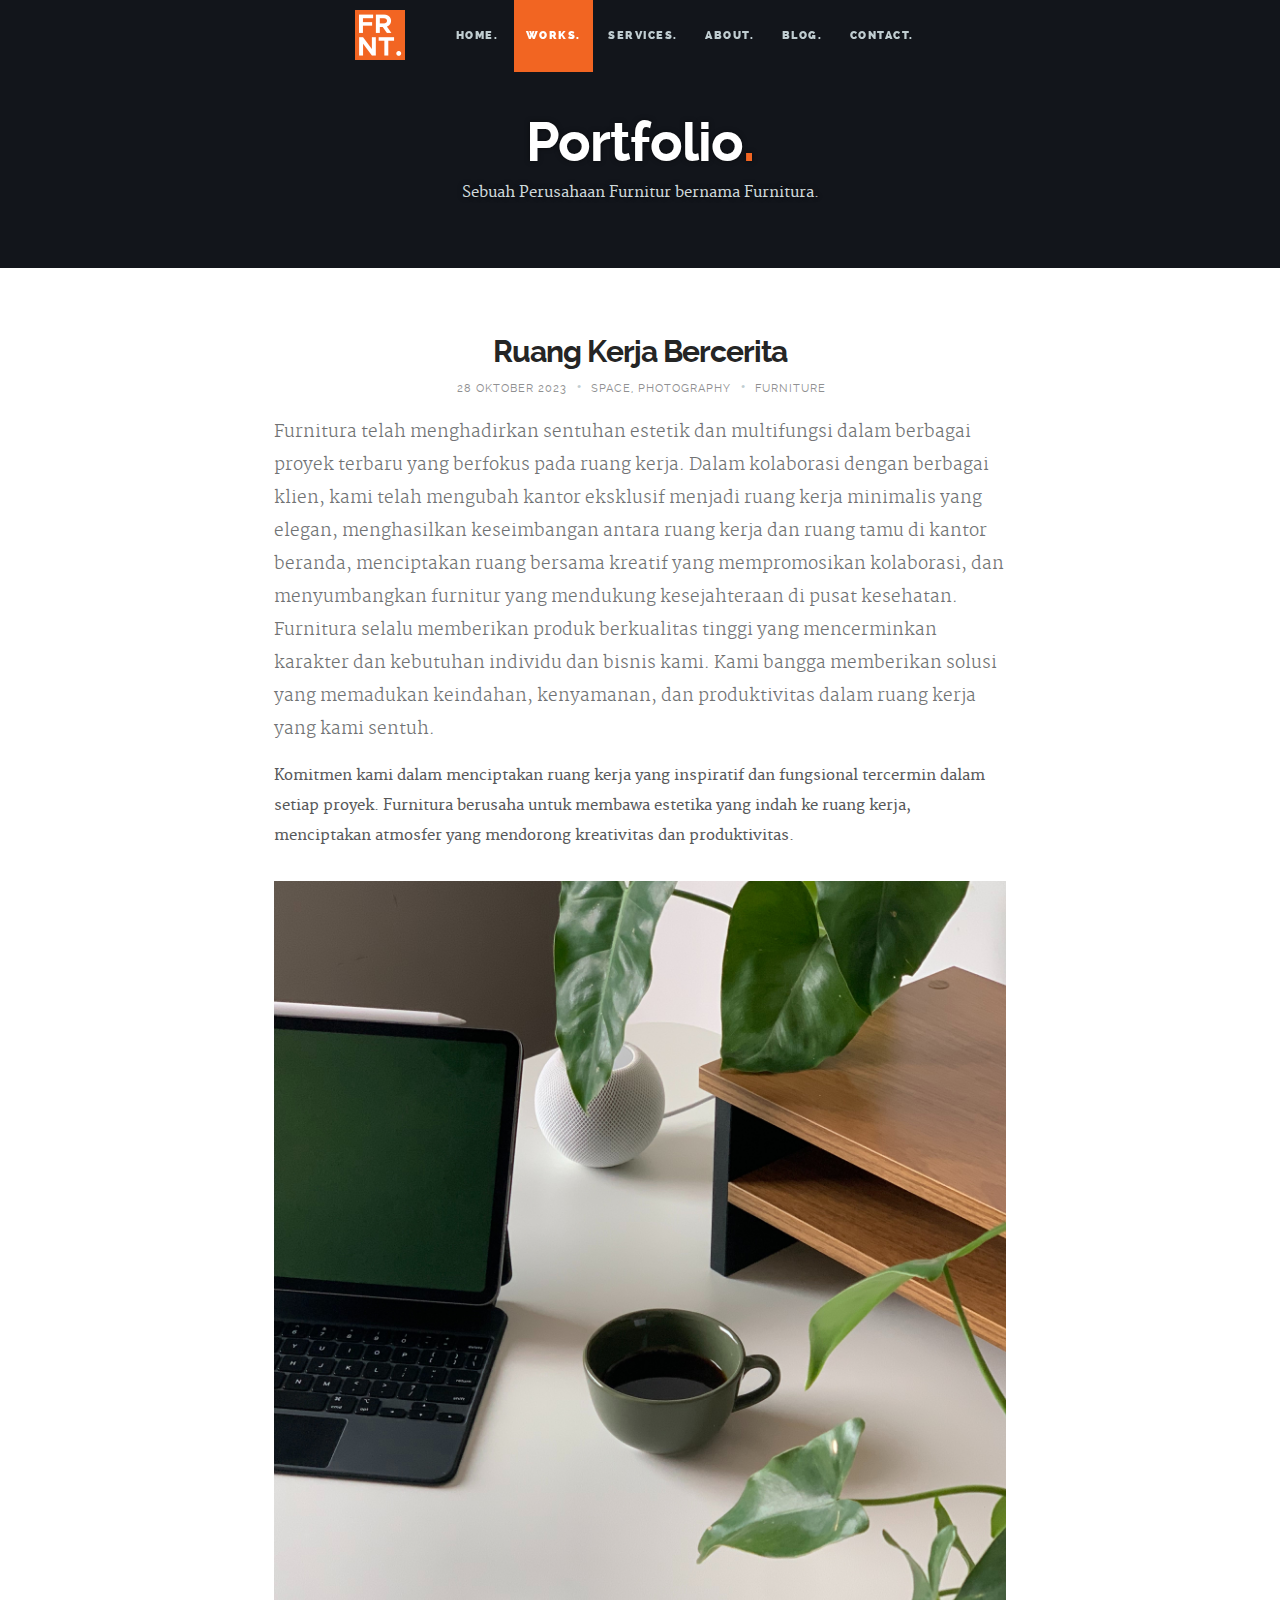
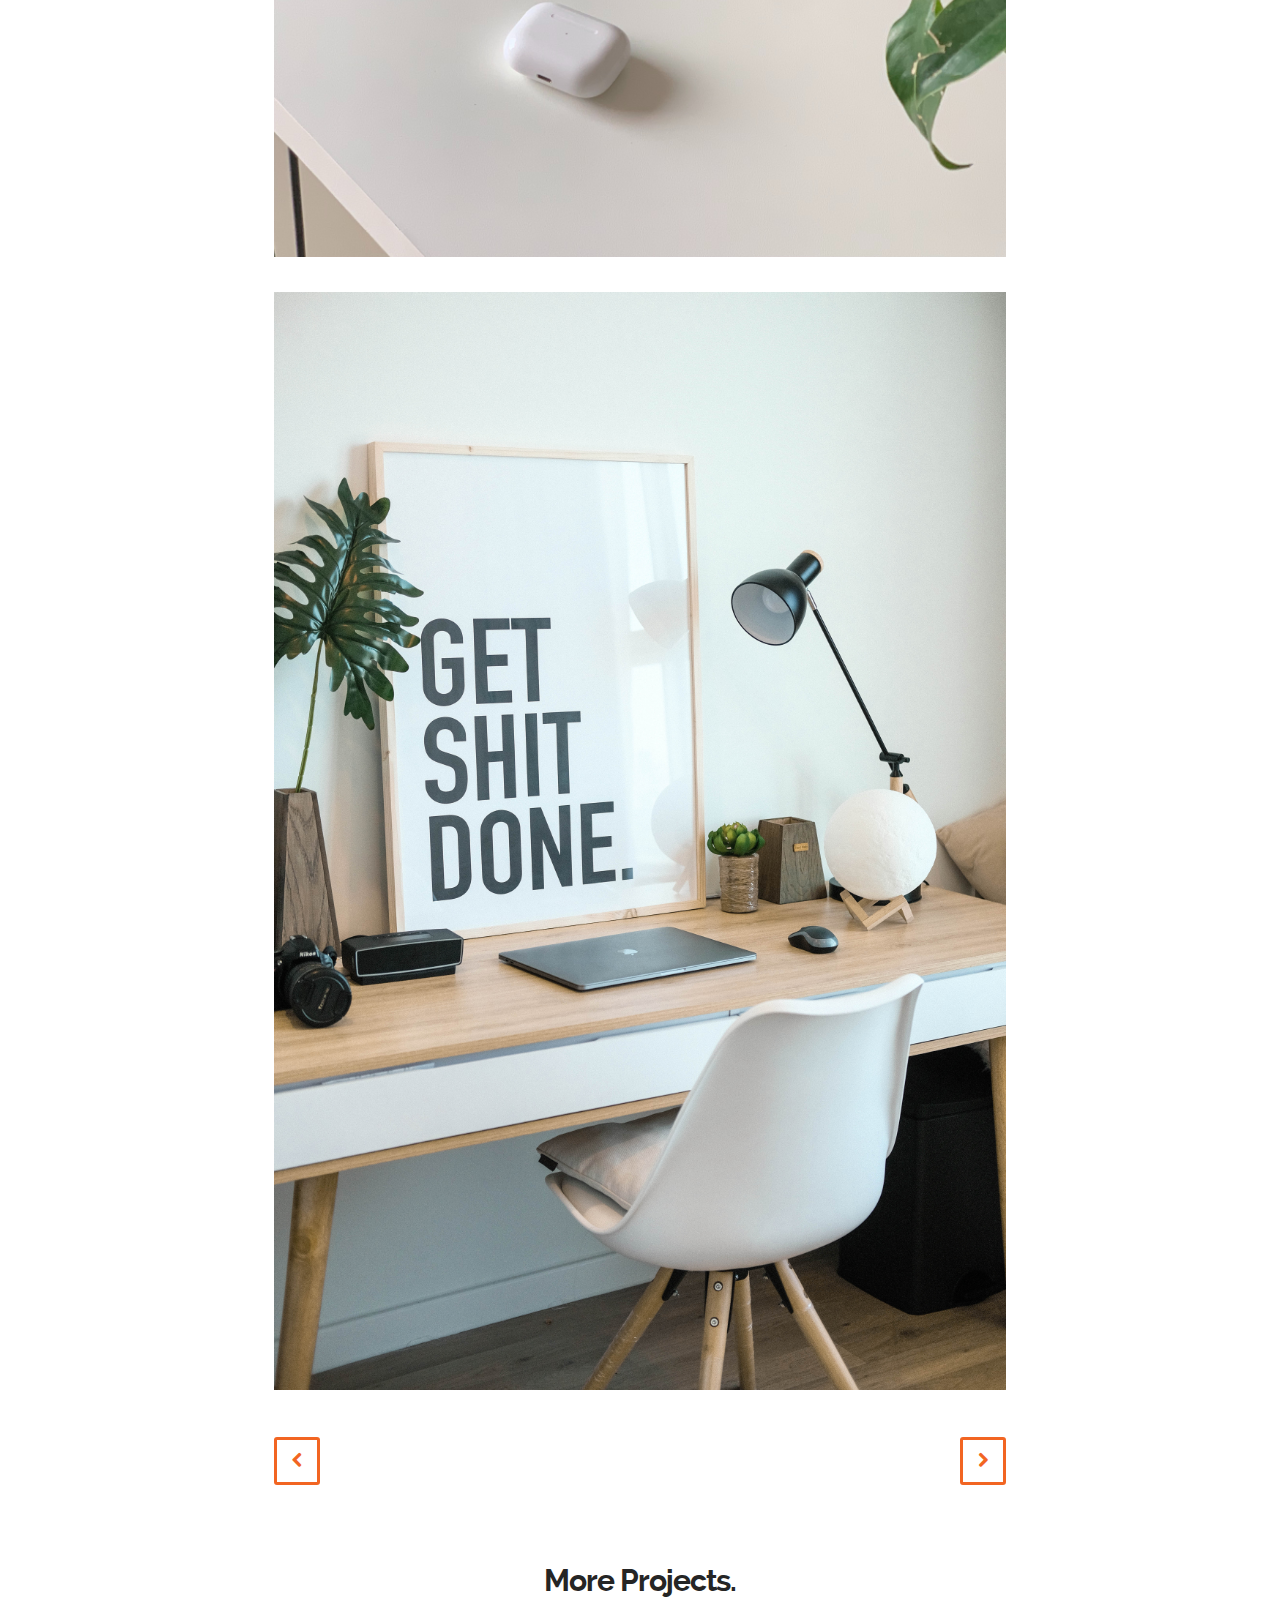
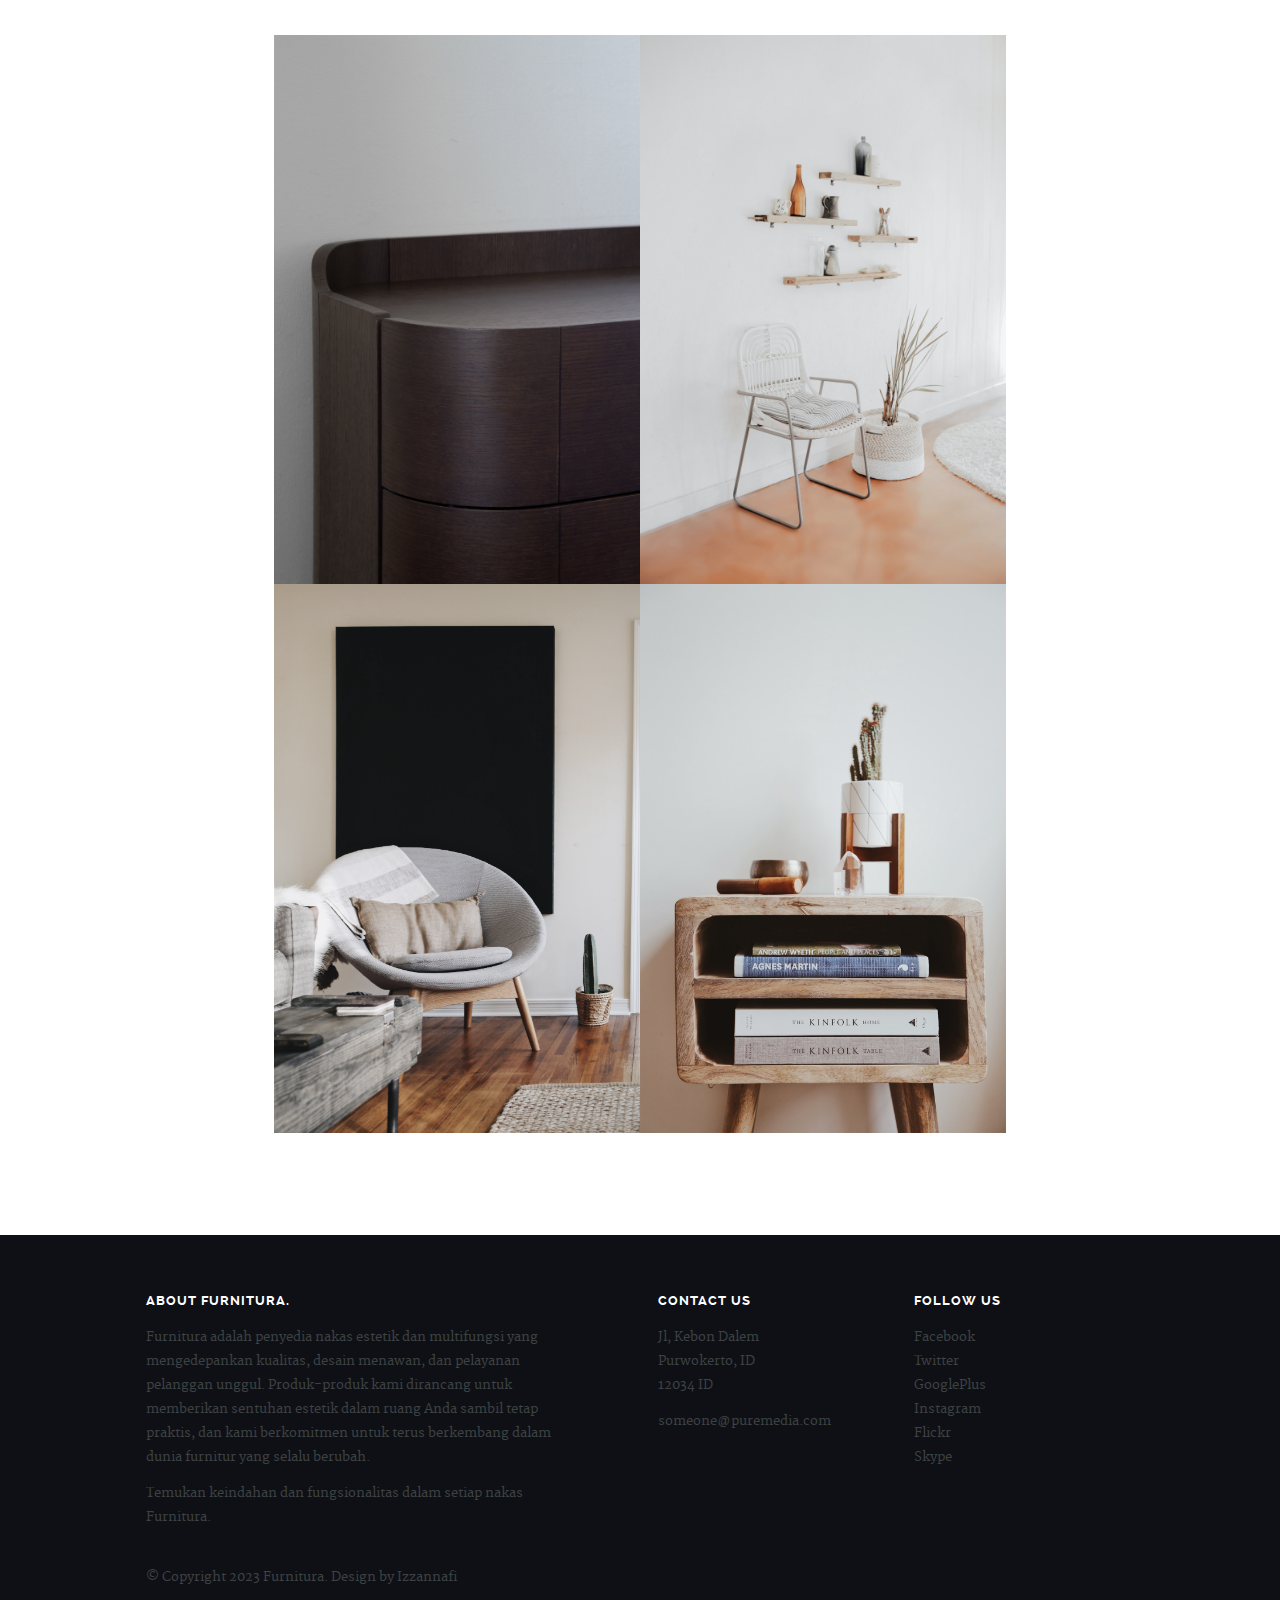
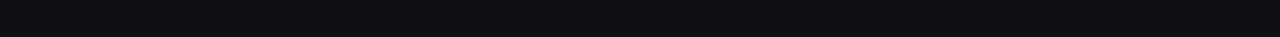
==== commit af3a63e8: "Update portfolio.html" ====
--- a/portfolio.html
+++ b/portfolio.html
@@ -240,15 +240,14 @@
 
          <div class="six columns tab-whole footer-about">
 				
-				<h3>About Puremedia</h3>
+				<h3>About Furnitura.</h3>
                
-            <p>This is Photoshop's version  of Lorem Ipsum. Proin gravida nibh vel velit auctor aliquet.
-            Aenean sollicitudin, lorem quis bibendum auctor, nisi elit consequat ipsum, nec sagittis sem
-            nibh id elit. 
+            <p>Furnitura adalah penyedia nakas estetik dan multifungsi yang mengedepankan kualitas, desain menawan, dan pelayanan pelanggan unggul. 
+				Produk-produk kami dirancang untuk memberikan sentuhan estetik dalam ruang Anda sambil tetap praktis, 
+				dan kami berkomitmen untuk terus berkembang dalam dunia furnitur yang selalu berubah. 
             </p>
 
-            <p>Lorem ipsum dolor sit amet, consectetur adipisicing elit, sed do eiusmod tempor 
-            	incididunt ut labore et dolore magna aliqua.</p>        
+            <p>Temukan keindahan dan fungsionalitas dalam setiap nakas Furnitura.</p>        
 
          </div> <!-- /footer-about -->
 
@@ -259,15 +258,14 @@
                <div class="columns">
                   <h3 class="address">Contact Us</h3>
                   <p>
-                  1600 Amphitheatre Parkway<br>
-                  Mountain View, CA<br>
-                  94043 US
+                  Jl, Kebon Dalem<br>
+                  Purwokerto, ID<br>
+                  12034 ID
                   </p>
 
                   <ul>
-                    <li><a href="tel:6473438234">647.343.8234</a></li>
-                    <li><a href="tel:1234567890">123.456.7890</a></li>
-                    <li><a href="mailto:someone@puremedia.com">someone@puremedia.com</a></li>
+                    <li><a href="tel:=62187539857"></a></li>
+                    <li><a href="mailto:28nazz@gmail.com">someone@puremedia.com</a></li>
                   </ul>                  
                </div> <!-- /columns -->             
 
@@ -289,10 +287,10 @@
 
          </div>
 
-         <p class="copyright">&copy; Copyright 2014 Puremedia. Design by <a href="http://www.styleshout.com/">Styleshout.</a></p>        
+         <p class="copyright">&copy; Copyright 2023 Furnitura. Design by Izzannafi</p>        
 
          <div id="go-top">
-            <a class="smoothscroll" title="Back to Top" href="#top"><span>Top</span><i class="fa fa-long-arrow-up"></i></a>
+            <a class="smoothscroll" title="Back to Top" href="#hero"><span>Top</span><i class="fa fa-long-arrow-up"></i></a>
          </div>
 
       </div> <!-- /row -->
@@ -313,4 +311,4 @@
 
 </body>
 
-</html>+</html>
